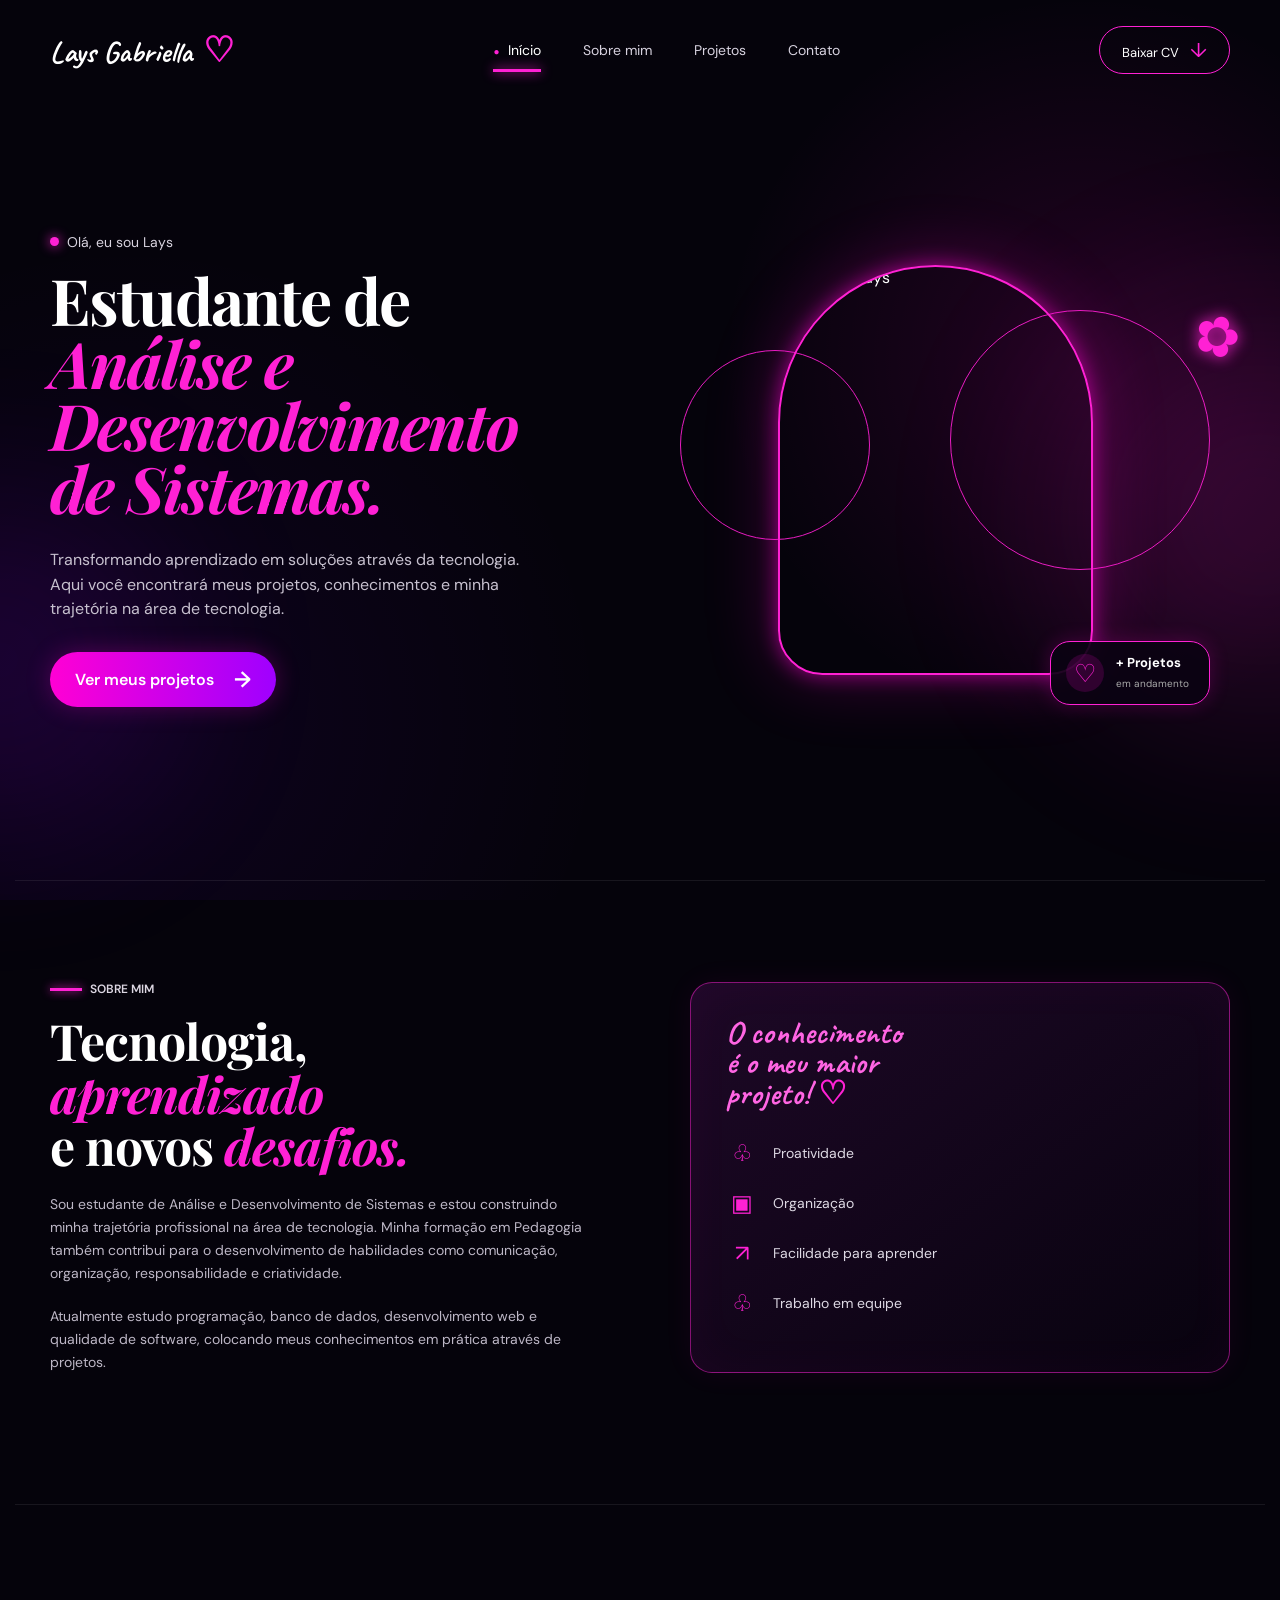
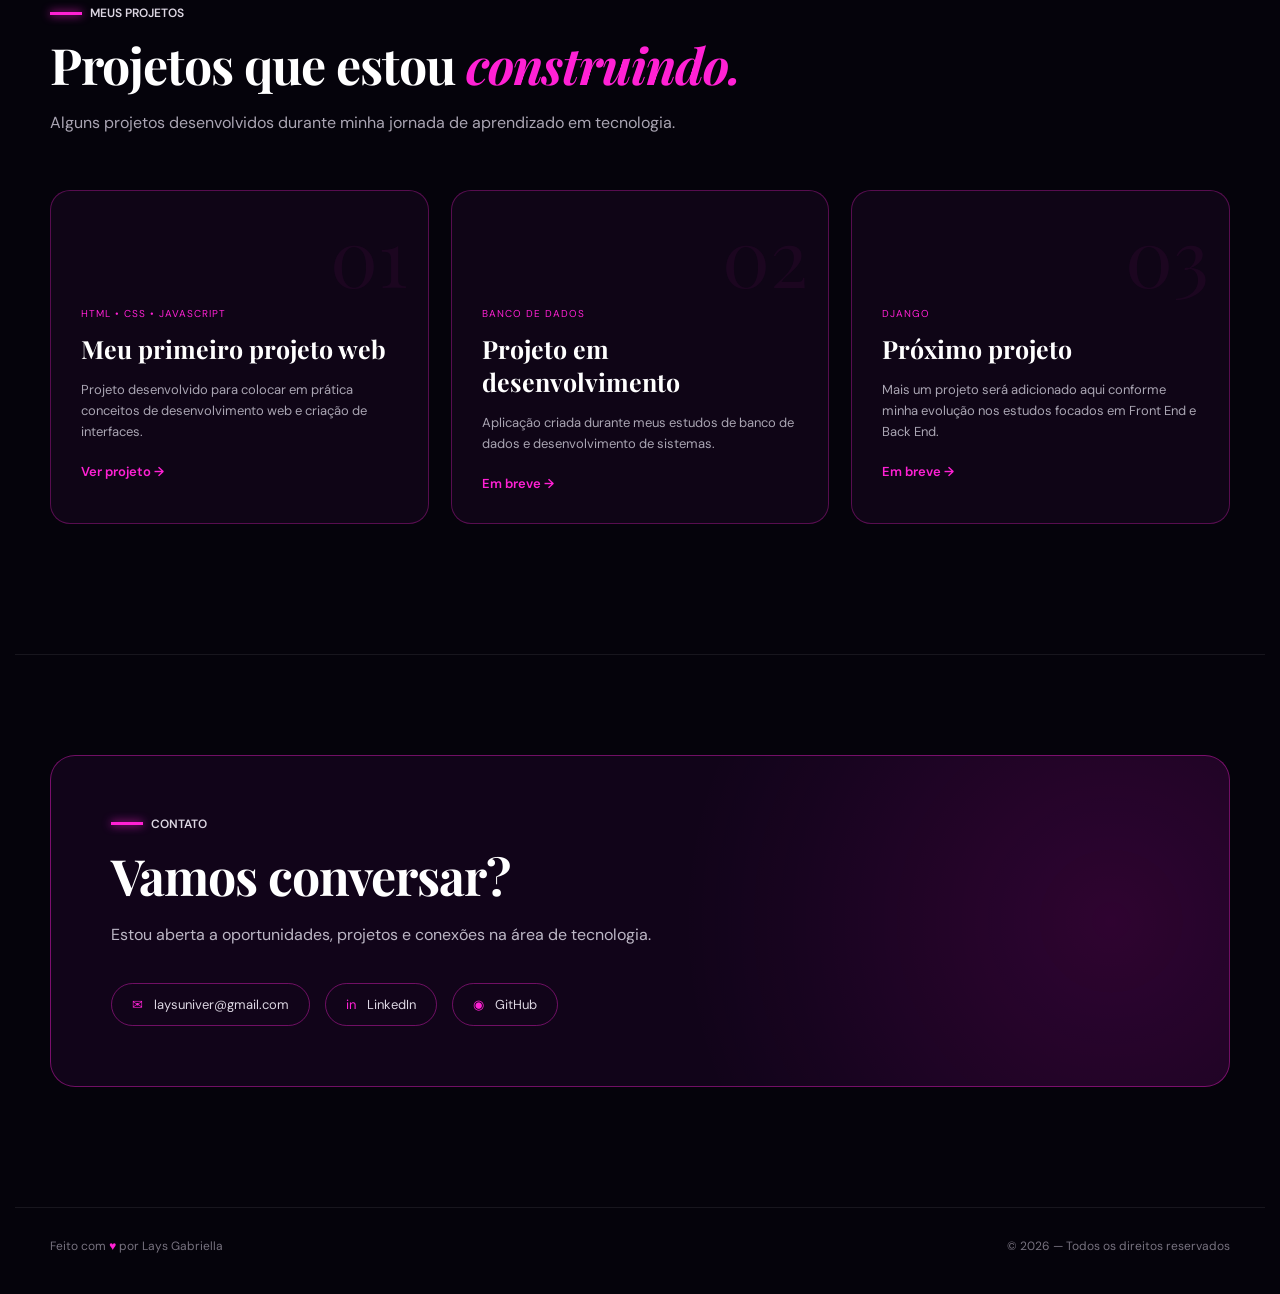
==== index.html @ 8cb09225 "Add files via upload" ====
<!DOCTYPE html>
<html lang="pt-BR">

<head>
    <meta charset="UTF-8">
    <meta name="viewport" content="width=device-width, initial-scale=1.0">

    <title>Lays Gabriella | Portfólio</title>

    <!-- Fontes -->
    <link rel="preconnect" href="https://fonts.googleapis.com">
    <link rel="preconnect" href="https://fonts.gstatic.com" crossorigin>

    <link
        href="https://fonts.googleapis.com/css2?family=Caveat:wght@600;700&family=DM+Sans:wght@400;500;600;700&family=Playfair+Display:ital,wght@0,700;0,800;1,700;1,800&display=swap"
        rel="stylesheet"
    >

    <!-- CSS -->
    <link rel="stylesheet" href="style.css">
</head>

<body>

    <!-- Efeitos de luz do fundo -->
    <div class="glow glow-1"></div>
    <div class="glow glow-2"></div>


    <!-- =========================
         MENU
    ========================== -->

    <header class="header">

        <a href="#inicio" class="logo">
            Lays Gabriella <span>♡</span>
        </a>

        <nav class="nav">

            <a href="#inicio" class="active">
                <span>●</span>
                Início
            </a>

            <a href="#sobre">
                Sobre mim
            </a>

            <a href="#projetos">
                Projetos
            </a>

            <a href="#contato">
                Contato
            </a>

        </nav>

        <!-- LINK DO CURRÍCULO -->
        <a href="curriculo.pdf" class="btn-cv" id="btnCV" target="_blank">
            Baixar CV
            <span>↓</span>
        </a>

    </header>


    <main>

        <!-- =========================
             INÍCIO
        ========================== -->

        <section class="hero" id="inicio">

            <div class="hero-text">

                <p class="hello">
                    <span></span>
                    Olá, eu sou Lays
                </p>

                <h1>
                    Estudante de

                    <strong>
                        Análise e<br>
                        Desenvolvimento<br>
                        de Sistemas.
                    </strong>
                </h1>

                <p class="description">
                    Transformando aprendizado em soluções através da
                    tecnologia. Aqui você encontrará meus projetos,
                    conhecimentos e minha trajetória na área de tecnologia.
                </p>

                <a href="#projetos" class="main-button">
                    Ver meus projetos
                    <span>→</span>
                </a>

            </div>


            <!-- FOTO -->

            <div class="hero-image-area">

                <div class="circle circle-one"></div>
                <div class="circle circle-two"></div>

                <div class="photo-frame">

                    <img
                        src="imagem/foto.png"
                        alt="Foto de Lays"
                    >

                </div>


                <!-- Card sobre a foto -->

                <div class="project-badge">

                    <div class="heart">
                        ♡
                    </div>

                    <div>
                        <strong>+ Projetos</strong>
                        <small>em andamento</small>
                    </div>

                </div>


                <div class="flower">
                    ✿
                </div>

            </div>

        </section>



        <!-- =========================
             SOBRE MIM
        ========================== -->

        <section class="about" id="sobre">

            <div class="about-text">

                <div class="section-label">
                    SOBRE MIM
                </div>

                <h2>
                    Tecnologia,
                    <em>aprendizado</em><br>
                    e novos <em>desafios.</em>
                </h2>

                <p>
                    Sou estudante de Análise e Desenvolvimento de Sistemas
                    e estou construindo minha trajetória profissional na
                    área de tecnologia. Minha formação em Pedagogia também
                    contribui para o desenvolvimento de habilidades como
                    comunicação, organização, responsabilidade e criatividade.
                </p>

                <p>
                    Atualmente estudo programação, banco de dados,
                    desenvolvimento web e qualidade de software, colocando
                    meus conhecimentos em prática através de projetos.
                </p>

            </div>


            <!-- HABILIDADES -->

            <div class="skills-card">

                <h3>
                    O conhecimento<br>
                    é o meu maior<br>
                    projeto! <span>♡</span>
                </h3>


                <div class="skill">

                    <div class="skill-icon">
                        ♧
                    </div>

                    <span>
                        Proatividade
                    </span>

                </div>


                <div class="skill">

                    <div class="skill-icon">
                        ▣
                    </div>

                    <span>
                        Organização
                    </span>

                </div>


                <div class="skill">

                    <div class="skill-icon">
                        ↗
                    </div>

                    <span>
                        Facilidade para aprender
                    </span>

                </div>


                <div class="skill">

                    <div class="skill-icon">
                        ♧
                    </div>

                    <span>
                        Trabalho em equipe
                    </span>

                </div>

            </div>

        </section>



        <!-- =========================
             PROJETOS
        ========================== -->

        <section class="projects" id="projetos">

            <div class="section-title">

                <div class="section-label">
                    MEUS PROJETOS
                </div>

                <h2>
                    Projetos que estou
                    <em>construindo.</em>
                </h2>

                <p>
                    Alguns projetos desenvolvidos durante minha jornada
                    de aprendizado em tecnologia.
                </p>

            </div>


            <div class="projects-grid">


                <!-- PROJETO 01 -->

                <article class="project-card">

                    <div class="project-number">
                        01
                    </div>

                    <div class="project-content">

                        <span class="project-type">
                            HTML • CSS • JAVASCRIPT
                        </span>

                        <h3>
                            Meu primeiro projeto web
                        </h3>

                        <p>
                            Projeto desenvolvido para colocar em prática
                            conceitos de desenvolvimento web e criação
                            de interfaces.
                        </p>

                        <!-- SUBSTITUA # PELO LINK DO PROJETO -->
                        <a href="#" class="project-link" target="_blank">
                            Ver projeto →
                        </a>

                    </div>

                </article>



                <!-- PROJETO 02 -->

                <article class="project-card">

                    <div class="project-number">
                        02
                    </div>

                    <div class="project-content">

                        <span class="project-type">
                            BANCO DE DADOS
                        </span>

                        <h3>
                            Projeto em desenvolvimento
                        </h3>

                        <p>
                            Aplicação criada durante meus estudos de banco
                            de dados e desenvolvimento de sistemas.
                        </p>

                        <a href="#" class="project-link">
                            Em breve →
                        </a>

                    </div>

                </article>



                <!-- PROJETO 03 -->

                <article class="project-card">

                    <div class="project-number">
                        03
                    </div>

                    <div class="project-content">

                        <span class="project-type">
                            DJANGO
                        </span>

                        <h3>
                            Próximo projeto
                        </h3>

                        <p>
                            Mais um projeto será adicionado aqui conforme
                            minha evolução nos estudos focados em Front End
                            e Back End.
                        </p>

                        <a href="#" class="project-link">
                            Em breve →
                        </a>

                    </div>

                </article>

            </div>

        </section>



        <!-- =========================
             CONTATO
        ========================== -->

        <section class="contact" id="contato">

            <div class="contact-box">

                <div class="section-label">
                    CONTATO
                </div>

                <h2>
                    Vamos conversar?
                    <em></em>
                </h2>

                <p>
                    Estou aberta a oportunidades, projetos e conexões
                    na área de tecnologia.
                </p>


                <div class="contact-links">


                    <!-- E-MAIL -->

                    <a href="mailto:laysuniver@gmail.com">

                        <span>✉</span>

                        laysuniver@gmail.com

                    </a>



                    <!-- LINKEDIN -->

                    <a
                        href="https://www.linkedin.com/in/lays-silva-08530b219?utm_source=share_via&utm_content=profile&utm_medium=member_ios"
                        target="_blank"
                        rel="noopener noreferrer"
                    >

                        <span>in</span>

                        LinkedIn

                    </a>



                    <!-- GITHUB -->

                    <!-- Coloque seu link do GitHub quando tiver -->

                    <a
                        href="https://github.com/"
                        target="_blank"
                        rel="noopener noreferrer"
                    >

                        <span>◉</span>

                        GitHub

                    </a>

                </div>

            </div>

        </section>

    </main>



    <!-- =========================
         RODAPÉ
    ========================== -->

    <footer>

        <p>
            Feito com <span>♥</span> por Lays Gabriella
        </p>

        <p>
            © 2026 — Todos os direitos reservados
        </p>

    </footer>



    <!-- =========================
         JAVASCRIPT
    ========================== -->

    <script src="script.js"></script>

</body>

</html>
---- style.css ----
/* =====================================
   RESET
===================================== */

* {
    margin: 0;
    padding: 0;
    box-sizing: border-box;
}

html {
    scroll-behavior: smooth;
}

body {
    background: #05030b;
    color: #ffffff;
    font-family: "DM Sans", sans-serif;
    overflow-x: hidden;
}

a {
    text-decoration: none;
    color: inherit;
}


/* =====================================
   CORES
===================================== */

:root {

    --pink: #ff21d4;

    --pink-light: #ff65e3;

    --purple: #9d00ff;

    --white: #ffffff;

    --gray: #b8b4c2;

}


/* =====================================
   FUNDO
===================================== */

body::before {

    content: "";

    position: fixed;

    inset: 0;

    z-index: -5;

    background:

        radial-gradient(
            circle at 85% 40%,
            rgba(255, 0, 204, 0.12),
            transparent 30%
        ),

        radial-gradient(
            circle at 10% 80%,
            rgba(120, 0, 255, 0.08),
            transparent 35%
        ),

        #05030b;
}


.glow {

    position: fixed;

    border-radius: 50%;

    filter: blur(100px);

    opacity: 0.15;

    z-index: -3;

    pointer-events: none;
}


.glow-1 {

    width: 400px;

    height: 400px;

    background: var(--pink);

    right: -180px;

    top: 35%;
}


.glow-2 {

    width: 300px;

    height: 300px;

    background: var(--purple);

    left: -150px;

    bottom: 10%;
}


/* =====================================
   HEADER
===================================== */

.header {

    width: 100%;

    max-width: 1250px;

    margin: auto;

    height: 100px;

    padding: 0 35px;

    display: flex;

    align-items: center;

    justify-content: space-between;

    position: relative;

    z-index: 10;
}


.logo {

    font-family: "Caveat", cursive;

    font-size: 30px;

    font-weight: 700;

    white-space: nowrap;
}


.logo span {

    color: var(--pink);

    font-size: 35px;

    margin-left: 4px;
}


/* =====================================
   MENU
===================================== */

.nav {

    display: flex;

    align-items: center;

    gap: 42px;
}


.nav a {

    color: #d7d2df;

    font-size: 14px;

    position: relative;

    padding: 10px 0;

    transition: 0.3s;
}


.nav a:hover {

    color: white;
}


.nav a.active {

    color: white;
}


.nav a.active::after {

    content: "";

    position: absolute;

    height: 3px;

    width: 100%;

    background: var(--pink);

    bottom: -3px;

    left: 0;

    box-shadow: 0 0 12px var(--pink);
}


.nav a.active span {

    color: var(--pink);

    font-size: 10px;

    margin-right: 4px;
}


/* =====================================
   BOTÃO CV
===================================== */

.btn-cv {

    border: 1px solid var(--pink);

    border-radius: 30px;

    padding: 10px 22px;

    font-size: 13px;

    transition: 0.3s;
}


.btn-cv span {

    color: var(--pink);

    font-size: 20px;

    margin-left: 8px;
}


.btn-cv:hover {

    background: var(--pink);

    box-shadow: 0 0 25px rgba(255, 33, 212, 0.45);
}


/* =====================================
   HERO
===================================== */

.hero {

    max-width: 1250px;

    min-height: 760px;

    margin: auto;

    padding: 80px 35px 120px;

    display: grid;

    grid-template-columns: 1fr 1fr;

    align-items: center;
}


.hero-text {

    max-width: 610px;
}


.hello {

    color: #d8d3df;

    font-size: 14px;

    margin-bottom: 18px;

    display: flex;

    align-items: center;

    gap: 8px;
}


.hello span {

    width: 9px;

    height: 9px;

    border-radius: 50%;

    background: var(--pink);

    box-shadow: 0 0 12px var(--pink);
}


.hero h1 {

    font-family: "Playfair Display", serif;

    font-size: clamp(45px, 5vw, 68px);

    line-height: 0.98;

    letter-spacing: -2px;
}


.hero h1 strong {

    display: block;

    color: var(--pink);

    font-style: italic;
}


.description {

    max-width: 500px;

    margin-top: 28px;

    color: #c7c1cf;

    font-size: 16px;

    line-height: 1.55;
}


/* =====================================
   BOTÃO PRINCIPAL
===================================== */

.main-button {

    display: inline-flex;

    align-items: center;

    gap: 20px;

    margin-top: 30px;

    padding: 13px 25px;

    border-radius: 30px;

    background: linear-gradient(
        90deg,
        #ff00d4,
        #9f00ff
    );

    font-weight: 600;

    box-shadow:
        0 0 25px rgba(255, 0, 212, 0.25);

    transition: 0.3s;
}


.main-button span {

    font-size: 22px;
}


.main-button:hover {

    transform: translateY(-3px);

    box-shadow:
        0 0 35px rgba(255, 0, 212, 0.5);
}


/* =====================================
   ÁREA DA FOTO
===================================== */

.hero-image-area {

    position: relative;

    height: 580px;

    display: flex;

    justify-content: center;

    align-items: center;
}


.photo-frame {

    position: relative;

    width: 315px;

    height: 410px;

    border-radius: 160px 160px 45px 45px;

    overflow: hidden;

    border: 2px solid var(--pink);

    box-shadow:

        0 0 20px rgba(255, 0, 212, 0.55),

        0 0 70px rgba(255, 0, 212, 0.25);

    z-index: 3;
}


.photo-frame img {

    width: 100%;

    height: 100%;

    object-fit: cover;

    object-position: center;
}


/* =====================================
   CÍRCULOS DECORATIVOS
===================================== */

.circle {

    position: absolute;

    border: 1px solid var(--pink);

    border-radius: 50%;

    opacity: 0.9;
}


.circle-one {

    width: 260px;

    height: 260px;

    right: 20px;

    top: 130px;
}


.circle-two {

    width: 190px;

    height: 190px;

    left: 40px;

    top: 170px;
}


/* =====================================
   CARD DA FOTO
===================================== */

.project-badge {

    position: absolute;

    z-index: 5;

    bottom: 55px;

    right: 20px;

    min-width: 160px;

    padding: 12px 15px;

    border: 1px solid var(--pink);

    border-radius: 20px;

    background: rgba(10, 3, 18, 0.9);

    display: flex;

    align-items: center;

    gap: 12px;

    box-shadow:
        0 0 20px rgba(255, 0, 212, 0.2);
}


.heart {

    width: 38px;

    height: 38px;

    border-radius: 50%;

    display: grid;

    place-items: center;

    background: rgba(255, 0, 212, 0.15);

    color: var(--pink);

    font-size: 25px;
}


.project-badge strong {

    display: block;

    font-size: 13px;
}


.project-badge small {

    color: #aaa;

    font-size: 10px;
}


.flower {

    position: absolute;

    right: -10px;

    top: 120px;

    font-size: 55px;

    color: var(--pink);

    text-shadow: 0 0 15px var(--pink);

    transform: rotate(20deg);
}


/* =====================================
   SOBRE
===================================== */

.about {

    max-width: 1250px;

    margin: auto;

    padding: 100px 35px 130px;

    border-top: 1px solid rgba(255, 255, 255, 0.08);

    display: grid;

    grid-template-columns: 1fr 1fr;

    gap: 100px;

    align-items: center;
}


.section-label {

    color: #dcd6e2;

    font-size: 12px;

    font-weight: 600;

    display: flex;

    align-items: center;

    gap: 8px;

    margin-bottom: 18px;
}


.section-label::before {

    content: "";

    width: 32px;

    height: 3px;

    background: var(--pink);

    box-shadow: 0 0 10px var(--pink);
}


.about h2,
.section-title h2,
.contact h2 {

    font-family: "Playfair Display", serif;

    font-size: clamp(35px, 4vw, 50px);

    line-height: 1.05;

    letter-spacing: -1px;
}


.about h2 em,
.section-title h2 em,
.contact h2 em {

    color: var(--pink);

    font-style: italic;
}


.about-text p {

    max-width: 580px;

    color: #bdb7c6;

    line-height: 1.65;

    margin-top: 20px;

    font-size: 14px;
}


/* =====================================
   CARD DE HABILIDADES
===================================== */

.skills-card {

    position: relative;

    padding: 35px;

    border: 1px solid rgba(255, 33, 212, 0.5);

    border-radius: 22px;

    background:
        linear-gradient(
            145deg,
            rgba(35, 10, 45, 0.8),
            rgba(9, 4, 17, 0.75)
        );

    box-shadow:
        inset 0 0 50px rgba(255, 0, 212, 0.04),
        0 0 30px rgba(255, 0, 212, 0.06);
}


.skills-card h3 {

    font-family: "Caveat", cursive;

    color: var(--pink-light);

    font-size: 32px;

    line-height: 0.95;

    margin-bottom: 28px;
}


.skills-card h3 span {

    color: var(--pink);
}


.skill {

    display: flex;

    align-items: center;

    gap: 15px;

    margin: 18px 0;

    color: #ded9e4;

    font-size: 14px;
}


.skill-icon {

    width: 32px;

    height: 32px;

    display: grid;

    place-items: center;

    color: var(--pink);

    font-size: 23px;
}


/* =====================================
   PROJETOS
===================================== */

.projects {

    max-width: 1250px;

    margin: auto;

    padding: 100px 35px 130px;

    border-top: 1px solid rgba(255, 255, 255, 0.08);
}


.section-title {

    max-width: 700px;

    margin-bottom: 55px;
}


.section-title p {

    margin-top: 18px;

    color: #aaa5b3;

    line-height: 1.6;
}


.projects-grid {

    display: grid;

    grid-template-columns: repeat(3, 1fr);

    gap: 22px;
}


.project-card {

    min-height: 320px;

    position: relative;

    overflow: hidden;

    padding: 30px;

    border: 1px solid rgba(255, 33, 212, 0.3);

    border-radius: 20px;

    background: rgba(18, 7, 26, 0.8);

    transition: 0.3s;
}


.project-card:hover {

    transform: translateY(-8px);

    border-color: var(--pink);

    box-shadow:
        0 10px 40px rgba(255, 0, 212, 0.12);
}


.project-number {

    position: absolute;

    right: 20px;

    top: 10px;

    font-family: "Playfair Display", serif;

    font-size: 80px;

    color: rgba(255, 33, 212, 0.06);
}


.project-content {

    position: relative;

    z-index: 2;

    margin-top: 80px;
}


.project-type {

    color: var(--pink);

    font-size: 10px;

    letter-spacing: 1px;
}


.project-card h3 {

    margin-top: 10px;

    font-family: "Playfair Display", serif;

    font-size: 25px;
}


.project-card p {

    margin-top: 15px;

    color: #aaa5b3;

    line-height: 1.6;

    font-size: 13px;
}


.project-link {

    display: inline-block;

    margin-top: 20px;

    color: var(--pink);

    font-size: 13px;

    font-weight: 600;
}


/* =====================================
   CONTATO
===================================== */

.contact {

    max-width: 1250px;

    margin: auto;

    padding: 100px 35px 120px;

    border-top: 1px solid rgba(255,255,255,0.08);
}


.contact-box {

    padding: 60px;

    border: 1px solid rgba(255, 33, 212, 0.4);

    border-radius: 25px;

    background:
        radial-gradient(
            circle at 90% 50%,
            rgba(255, 0, 212, 0.13),
            transparent 40%
        ),

        rgba(20, 6, 29, 0.8);
}


.contact-box p {

    margin-top: 20px;

    max-width: 600px;

    color: #bdb7c6;

    line-height: 1.6;
}


.contact-links {

    display: flex;

    flex-wrap: wrap;

    gap: 15px;

    margin-top: 35px;
}


.contact-links a {

    padding: 12px 20px;

    border: 1px solid rgba(255, 33, 212, 0.4);

    border-radius: 30px;

    color: #ddd7e3;

    font-size: 13px;

    transition: 0.3s;
}


.contact-links a:hover {

    background: var(--pink);

    color: white;

    border-color: var(--pink);

    box-shadow:
        0 0 20px rgba(255, 33, 212, 0.3);
}


.contact-links span {

    color: var(--pink);

    margin-right: 8px;
}


.contact-links a:hover span {

    color: white;
}


/* =====================================
   RODAPÉ
===================================== */

footer {

    max-width: 1250px;

    margin: auto;

    padding: 30px 35px 40px;

    border-top: 1px solid rgba(255,255,255,0.08);

    display: flex;

    justify-content: space-between;

    gap: 20px;

    color: #77727f;

    font-size: 12px;
}


footer span {

    color: var(--pink);
}


/* =====================================
   RESPONSIVO
===================================== */

@media (max-width: 900px) {

    .header {

        padding: 20px;

        height: auto;

        flex-wrap: wrap;

        gap: 20px;
    }


    .nav {

        order: 3;

        width: 100%;

        justify-content: center;

        gap: 25px;
    }


    .hero {

        grid-template-columns: 1fr;

        text-align: center;

        padding-top: 60px;
    }


    .hero-text {

        margin: auto;
    }


    .hello {

        justify-content: center;
    }


    .description {

        margin-left: auto;

        margin-right: auto;
    }


    .hero-image-area {

        margin-top: 30px;
    }


    .about {

        grid-template-columns: 1fr;

        gap: 60px;
    }


    .about-text {

        text-align: center;
    }


    .section-label {

        justify-content: center;
    }


    .about-text p {

        margin-left: auto;

        margin-right: auto;
    }


    .projects-grid {

        grid-template-columns: 1fr;
    }

}


@media (max-width: 600px) {

    .header {

        justify-content: center;
    }


    .logo {

        width: 100%;

        text-align: center;
    }


    .nav {

        gap: 15px;
    }


    .nav a {

        font-size: 12px;
    }


    .btn-cv {

        display: none;
    }


    .hero {

        padding-left: 20px;

        padding-right: 20px;
    }


    .hero h1 {

        font-size: 42px;

        letter-spacing: -1px;
    }


    .hero-image-area {

        transform: scale(0.85);

        margin-left: -20px;

        margin-right: -20px;
    }


    .about,
    .projects,
    .contact {

        padding-left: 20px;

        padding-right: 20px;
    }


    .skills-card {

        padding: 25px;
    }


    .contact-box {

        padding: 30px 20px;

        text-align: center;
    }


    .contact .section-label {

        justify-content: center;
    }


    .contact-links {

        justify-content: center;
    }


    footer {

        flex-direction: column;

        text-align: center;
    }

}
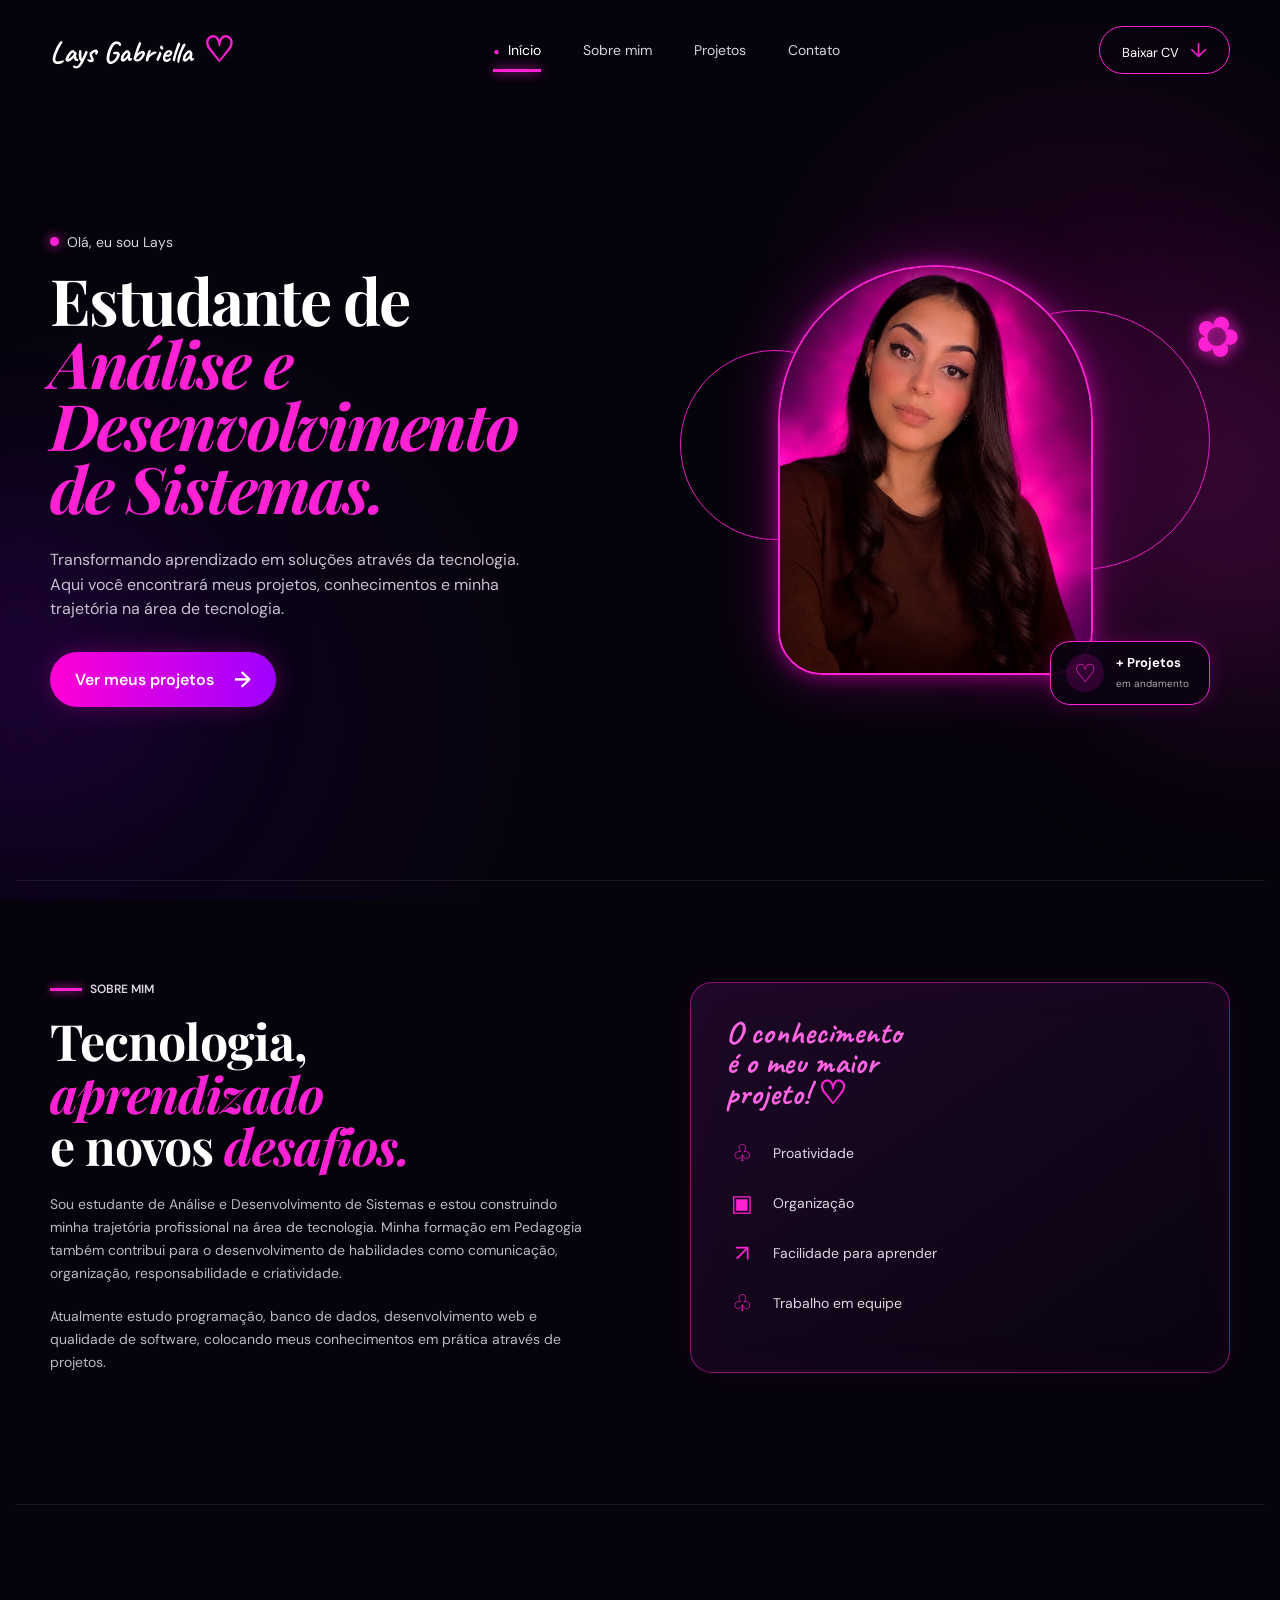
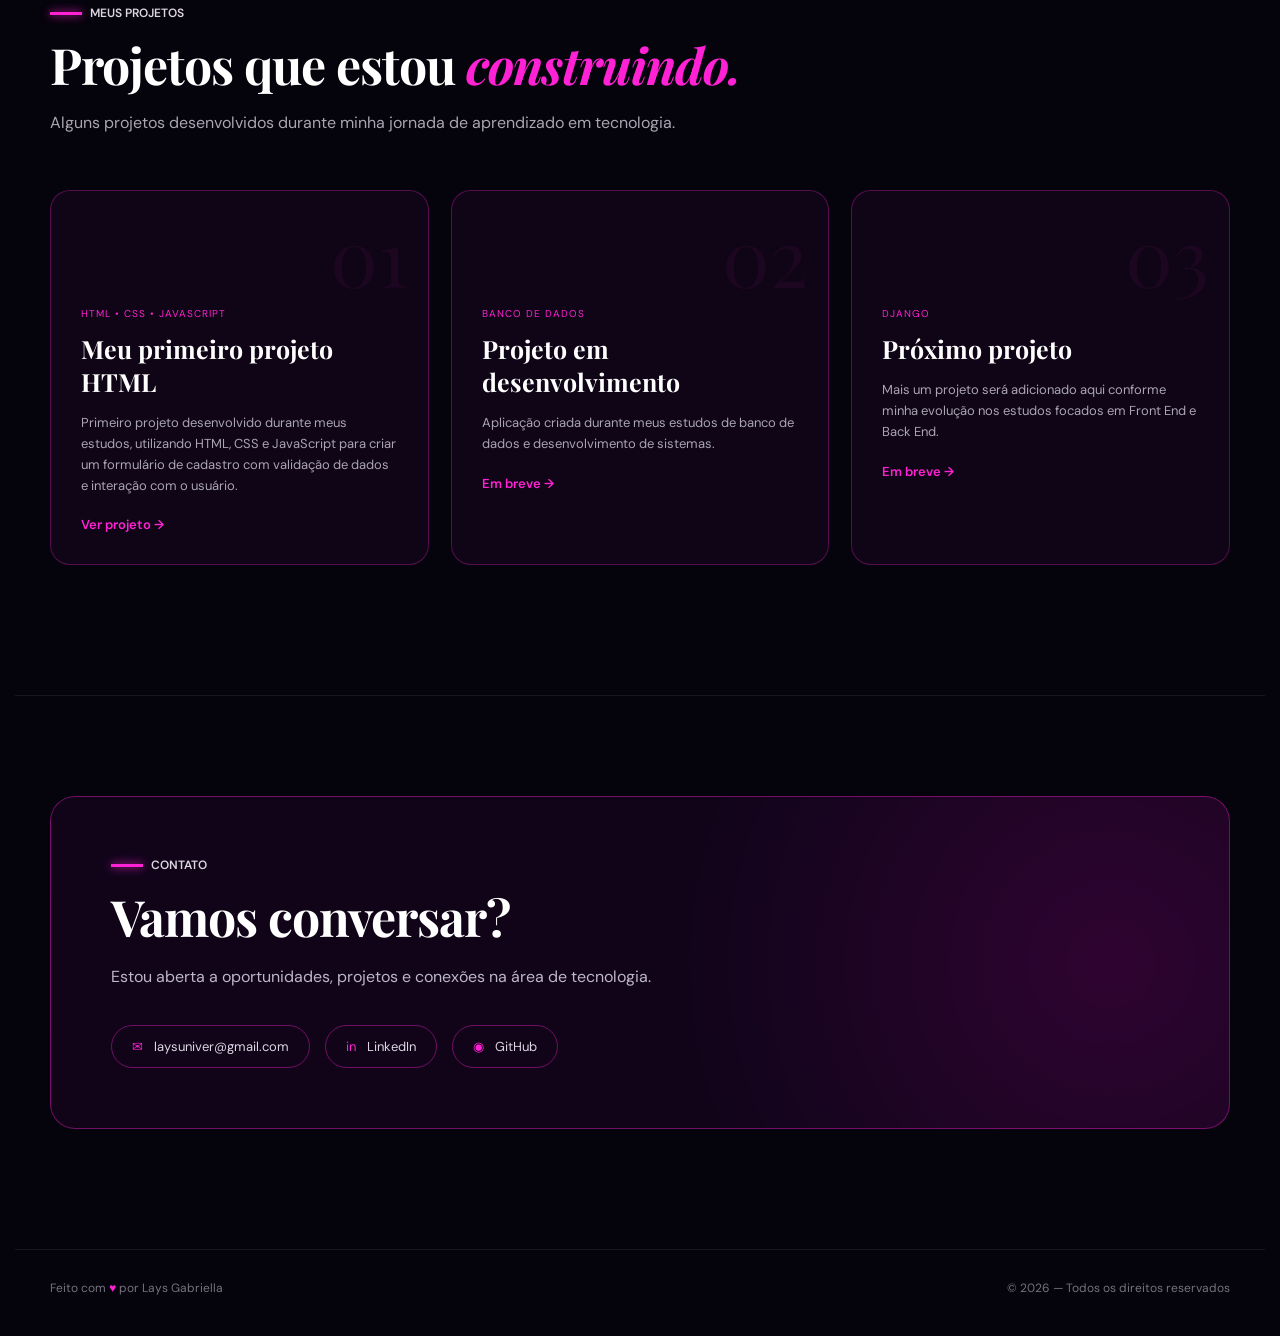
==== commit f74911ec: "Update index.html" ====
--- a/index.html
+++ b/index.html
@@ -59,7 +59,13 @@
         </nav>
 
         <!-- LINK DO CURRÍCULO -->
-        <a href="curriculo.pdf" class="btn-cv" id="btnCV" target="_blank">
+
+        <a
+            href="curriculo.pdf"
+            class="btn-cv"
+            id="btnCV"
+            target="_blank"
+        >
             Baixar CV
             <span>↓</span>
         </a>
@@ -83,6 +89,7 @@
                 </p>
 
                 <h1>
+
                     Estudante de
 
                     <strong>
@@ -90,17 +97,23 @@
                         Desenvolvimento<br>
                         de Sistemas.
                     </strong>
+
                 </h1>
 
                 <p class="description">
+
                     Transformando aprendizado em soluções através da
                     tecnologia. Aqui você encontrará meus projetos,
                     conhecimentos e minha trajetória na área de tecnologia.
+
                 </p>
 
                 <a href="#projetos" class="main-button">
+
                     Ver meus projetos
+
                     <span>→</span>
+
                 </a>
 
             </div>
@@ -132,8 +145,15 @@
                     </div>
 
                     <div>
-                        <strong>+ Projetos</strong>
-                        <small>em andamento</small>
+
+                        <strong>
+                            + Projetos
+                        </strong>
+
+                        <small>
+                            em andamento
+                        </small>
+
                     </div>
 
                 </div>
@@ -146,7 +166,6 @@
             </div>
 
         </section>
-
 
 
         <!-- =========================
@@ -162,23 +181,29 @@
                 </div>
 
                 <h2>
+
                     Tecnologia,
                     <em>aprendizado</em><br>
                     e novos <em>desafios.</em>
+
                 </h2>
 
                 <p>
+
                     Sou estudante de Análise e Desenvolvimento de Sistemas
                     e estou construindo minha trajetória profissional na
                     área de tecnologia. Minha formação em Pedagogia também
                     contribui para o desenvolvimento de habilidades como
                     comunicação, organização, responsabilidade e criatividade.
+
                 </p>
 
                 <p>
+
                     Atualmente estudo programação, banco de dados,
                     desenvolvimento web e qualidade de software, colocando
                     meus conhecimentos em prática através de projetos.
+
                 </p>
 
             </div>
@@ -189,9 +214,11 @@
             <div class="skills-card">
 
                 <h3>
+
                     O conhecimento<br>
                     é o meu maior<br>
                     projeto! <span>♡</span>
+
                 </h3>
 
 
@@ -251,7 +278,6 @@
         </section>
 
 
-
         <!-- =========================
              PROJETOS
         ========================== -->
@@ -265,13 +291,17 @@
                 </div>
 
                 <h2>
+
                     Projetos que estou
                     <em>construindo.</em>
+
                 </h2>
 
                 <p>
+
                     Alguns projetos desenvolvidos durante minha jornada
                     de aprendizado em tecnologia.
+
                 </p>
 
             </div>
@@ -280,7 +310,9 @@
             <div class="projects-grid">
 
 
-                <!-- PROJETO 01 -->
+                <!-- =========================
+                     PROJETO 01
+                ========================== -->
 
                 <article class="project-card">
 
@@ -295,17 +327,26 @@
                         </span>
 
                         <h3>
-                            Meu primeiro projeto web
+                            Meu primeiro projeto HTML
                         </h3>
 
                         <p>
-                            Projeto desenvolvido para colocar em prática
-                            conceitos de desenvolvimento web e criação
-                            de interfaces.
+
+                            Primeiro projeto desenvolvido durante meus estudos,
+                            utilizando HTML, CSS e JavaScript para criar um
+                            formulário de cadastro com validação de dados
+                            e interação com o usuário.
+
                         </p>
 
-                        <!-- SUBSTITUA # PELO LINK DO PROJETO -->
-                        <a href="#" class="project-link" target="_blank">
+                        <!-- LINK REAL DO PRIMEIRO PROJETO -->
+
+                        <a
+                            href="https://lays-g.github.io/portfolio-lays/cadastro-pacientes/"
+                            class="project-link"
+                            target="_blank"
+                            rel="noopener noreferrer"
+                        >
                             Ver projeto →
                         </a>
 
@@ -314,8 +355,9 @@
                 </article>
 
 
-
-                <!-- PROJETO 02 -->
+                <!-- =========================
+                     PROJETO 02
+                ========================== -->
 
                 <article class="project-card">
 
@@ -334,11 +376,18 @@
                         </h3>
 
                         <p>
+
                             Aplicação criada durante meus estudos de banco
                             de dados e desenvolvimento de sistemas.
+
                         </p>
 
-                        <a href="#" class="project-link">
+                        <!-- PROJETO FUTURO -->
+
+                        <a
+                            href="#"
+                            class="project-link coming-soon"
+                        >
                             Em breve →
                         </a>
 
@@ -347,8 +396,9 @@
                 </article>
 
 
-
-                <!-- PROJETO 03 -->
+                <!-- =========================
+                     PROJETO 03
+                ========================== -->
 
                 <article class="project-card">
 
@@ -367,12 +417,19 @@
                         </h3>
 
                         <p>
+
                             Mais um projeto será adicionado aqui conforme
                             minha evolução nos estudos focados em Front End
                             e Back End.
+
                         </p>
 
-                        <a href="#" class="project-link">
+                        <!-- PROJETO FUTURO -->
+
+                        <a
+                            href="#"
+                            class="project-link coming-soon"
+                        >
                             Em breve →
                         </a>
 
@@ -383,7 +440,6 @@
             </div>
 
         </section>
-
 
 
         <!-- =========================
@@ -404,8 +460,10 @@
                 </h2>
 
                 <p>
+
                     Estou aberta a oportunidades, projetos e conexões
                     na área de tecnologia.
+
                 </p>
 
 
@@ -421,7 +479,6 @@
                         laysuniver@gmail.com
 
                     </a>
-
 
 
                     <!-- LINKEDIN -->
@@ -439,13 +496,10 @@
                     </a>
 
 
-
                     <!-- GITHUB -->
 
-                    <!-- Coloque seu link do GitHub quando tiver -->
-
                     <a
-                        href="https://github.com/"
+                        href="https://github.com/lays-g"
                         target="_blank"
                         rel="noopener noreferrer"
                     >
@@ -465,7 +519,6 @@
     </main>
 
 
-
     <!-- =========================
          RODAPÉ
     ========================== -->
@@ -483,7 +536,6 @@
     </footer>
 
 
-
     <!-- =========================
          JAVASCRIPT
     ========================== -->
@@ -492,4 +544,4 @@
 
 </body>
 
-</html>+</html>
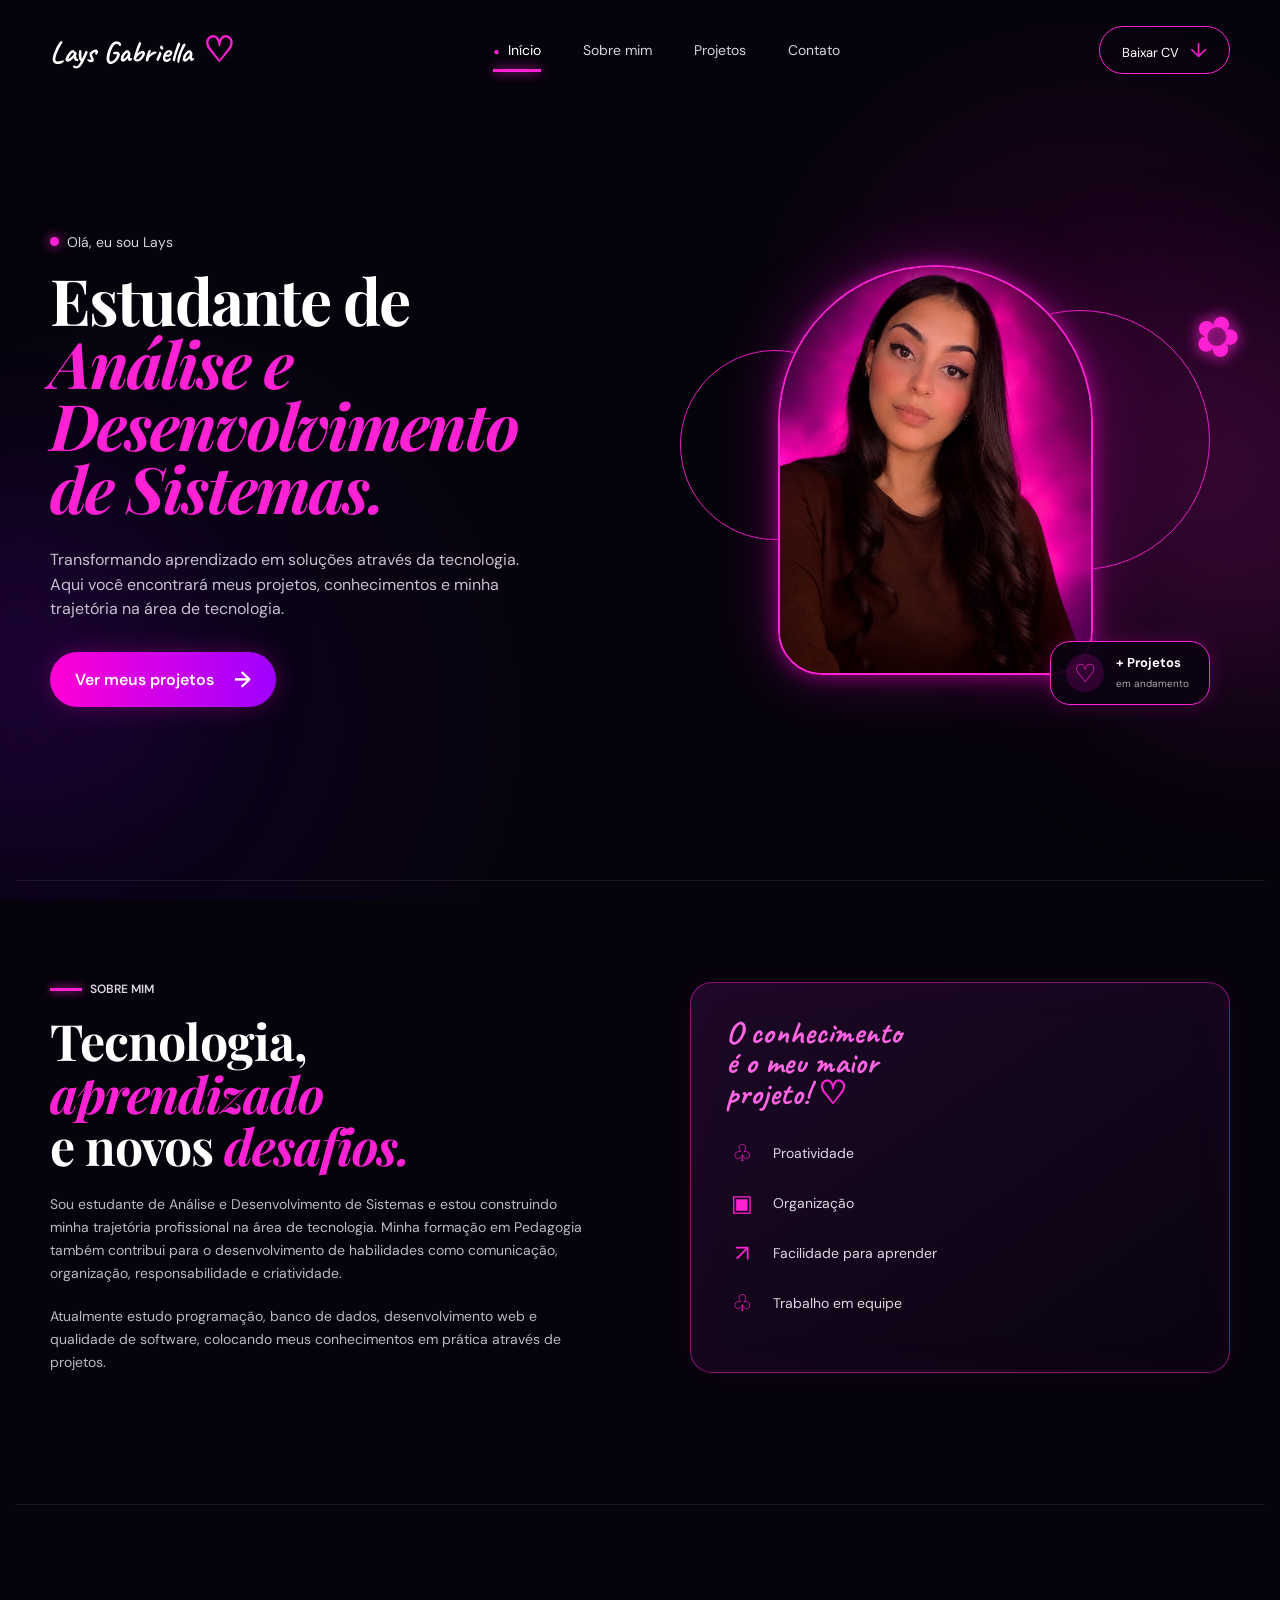
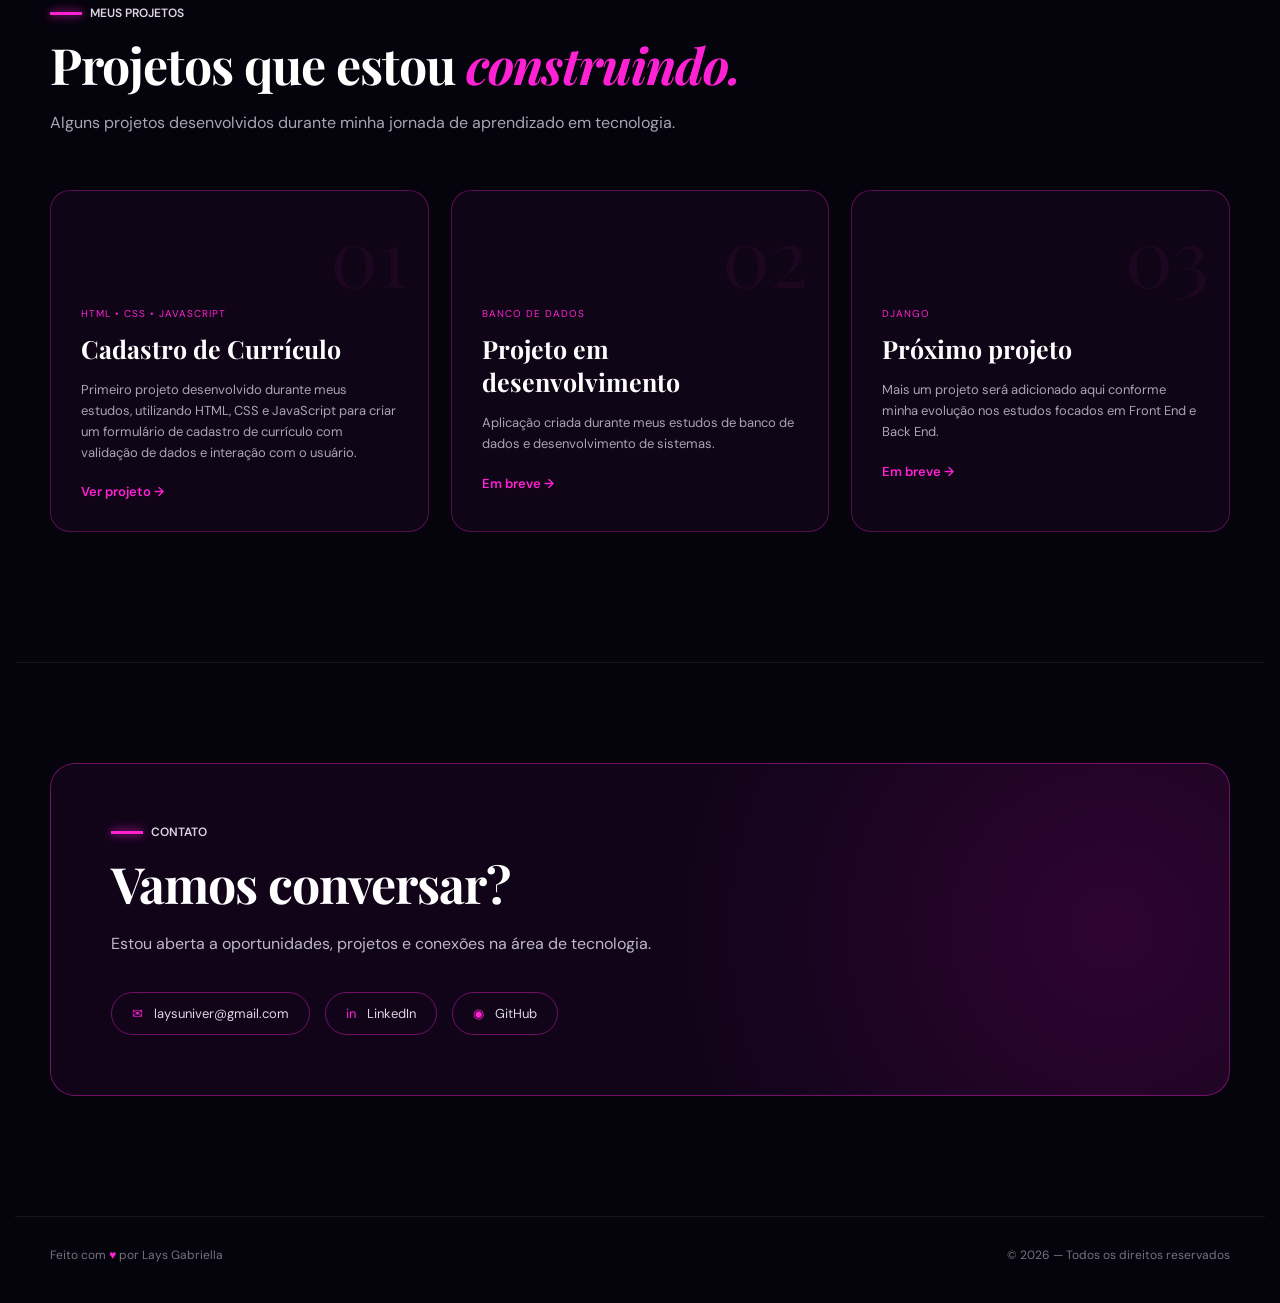
==== commit e98e9545: "Update index.html" ====
--- a/index.html
+++ b/index.html
@@ -1,3 +1,4 @@
+
 <!DOCTYPE html>
 <html lang="pt-BR">
 
@@ -58,13 +59,14 @@
 
         </nav>
 
-        <!-- LINK DO CURRÍCULO -->
+        <!-- CURRÍCULO -->
 
         <a
             href="curriculo.pdf"
             class="btn-cv"
             id="btnCV"
             target="_blank"
+            rel="noopener noreferrer"
         >
             Baixar CV
             <span>↓</span>
@@ -89,7 +91,6 @@
                 </p>
 
                 <h1>
-
                     Estudante de
 
                     <strong>
@@ -97,23 +98,17 @@
                         Desenvolvimento<br>
                         de Sistemas.
                     </strong>
-
                 </h1>
 
                 <p class="description">
-
                     Transformando aprendizado em soluções através da
                     tecnologia. Aqui você encontrará meus projetos,
                     conhecimentos e minha trajetória na área de tecnologia.
-
                 </p>
 
                 <a href="#projetos" class="main-button">
-
                     Ver meus projetos
-
                     <span>→</span>
-
                 </a>
 
             </div>
@@ -181,29 +176,23 @@
                 </div>
 
                 <h2>
-
                     Tecnologia,
                     <em>aprendizado</em><br>
                     e novos <em>desafios.</em>
-
                 </h2>
 
                 <p>
-
                     Sou estudante de Análise e Desenvolvimento de Sistemas
                     e estou construindo minha trajetória profissional na
                     área de tecnologia. Minha formação em Pedagogia também
                     contribui para o desenvolvimento de habilidades como
                     comunicação, organização, responsabilidade e criatividade.
-
                 </p>
 
                 <p>
-
                     Atualmente estudo programação, banco de dados,
                     desenvolvimento web e qualidade de software, colocando
                     meus conhecimentos em prática através de projetos.
-
                 </p>
 
             </div>
@@ -214,11 +203,9 @@
             <div class="skills-card">
 
                 <h3>
-
                     O conhecimento<br>
                     é o meu maior<br>
                     projeto! <span>♡</span>
-
                 </h3>
 
 
@@ -291,17 +278,13 @@
                 </div>
 
                 <h2>
-
                     Projetos que estou
                     <em>construindo.</em>
-
                 </h2>
 
                 <p>
-
                     Alguns projetos desenvolvidos durante minha jornada
                     de aprendizado em tecnologia.
-
                 </p>
 
             </div>
@@ -327,22 +310,18 @@
                         </span>
 
                         <h3>
-                            Meu primeiro projeto HTML
+                            Cadastro de Currículo
                         </h3>
 
                         <p>
-
                             Primeiro projeto desenvolvido durante meus estudos,
                             utilizando HTML, CSS e JavaScript para criar um
-                            formulário de cadastro com validação de dados
-                            e interação com o usuário.
-
+                            formulário de cadastro de currículo com validação
+                            de dados e interação com o usuário.
                         </p>
 
-                        <!-- LINK REAL DO PRIMEIRO PROJETO -->
-
                         <a
-                            href="https://lays-g.github.io/portfolio-lays/cadastro-pacientes/"
+                            href="cadastro-curriculo/"
                             class="project-link"
                             target="_blank"
                             rel="noopener noreferrer"
@@ -376,13 +355,9 @@
                         </h3>
 
                         <p>
-
                             Aplicação criada durante meus estudos de banco
                             de dados e desenvolvimento de sistemas.
-
                         </p>
-
-                        <!-- PROJETO FUTURO -->
 
                         <a
                             href="#"
@@ -417,14 +392,10 @@
                         </h3>
 
                         <p>
-
                             Mais um projeto será adicionado aqui conforme
                             minha evolução nos estudos focados em Front End
                             e Back End.
-
                         </p>
-
-                        <!-- PROJETO FUTURO -->
 
                         <a
                             href="#"
@@ -456,19 +427,15 @@
 
                 <h2>
                     Vamos conversar?
-                    <em></em>
                 </h2>
 
                 <p>
-
                     Estou aberta a oportunidades, projetos e conexões
                     na área de tecnologia.
-
                 </p>
 
 
                 <div class="contact-links">
-
 
                     <!-- E-MAIL -->
 
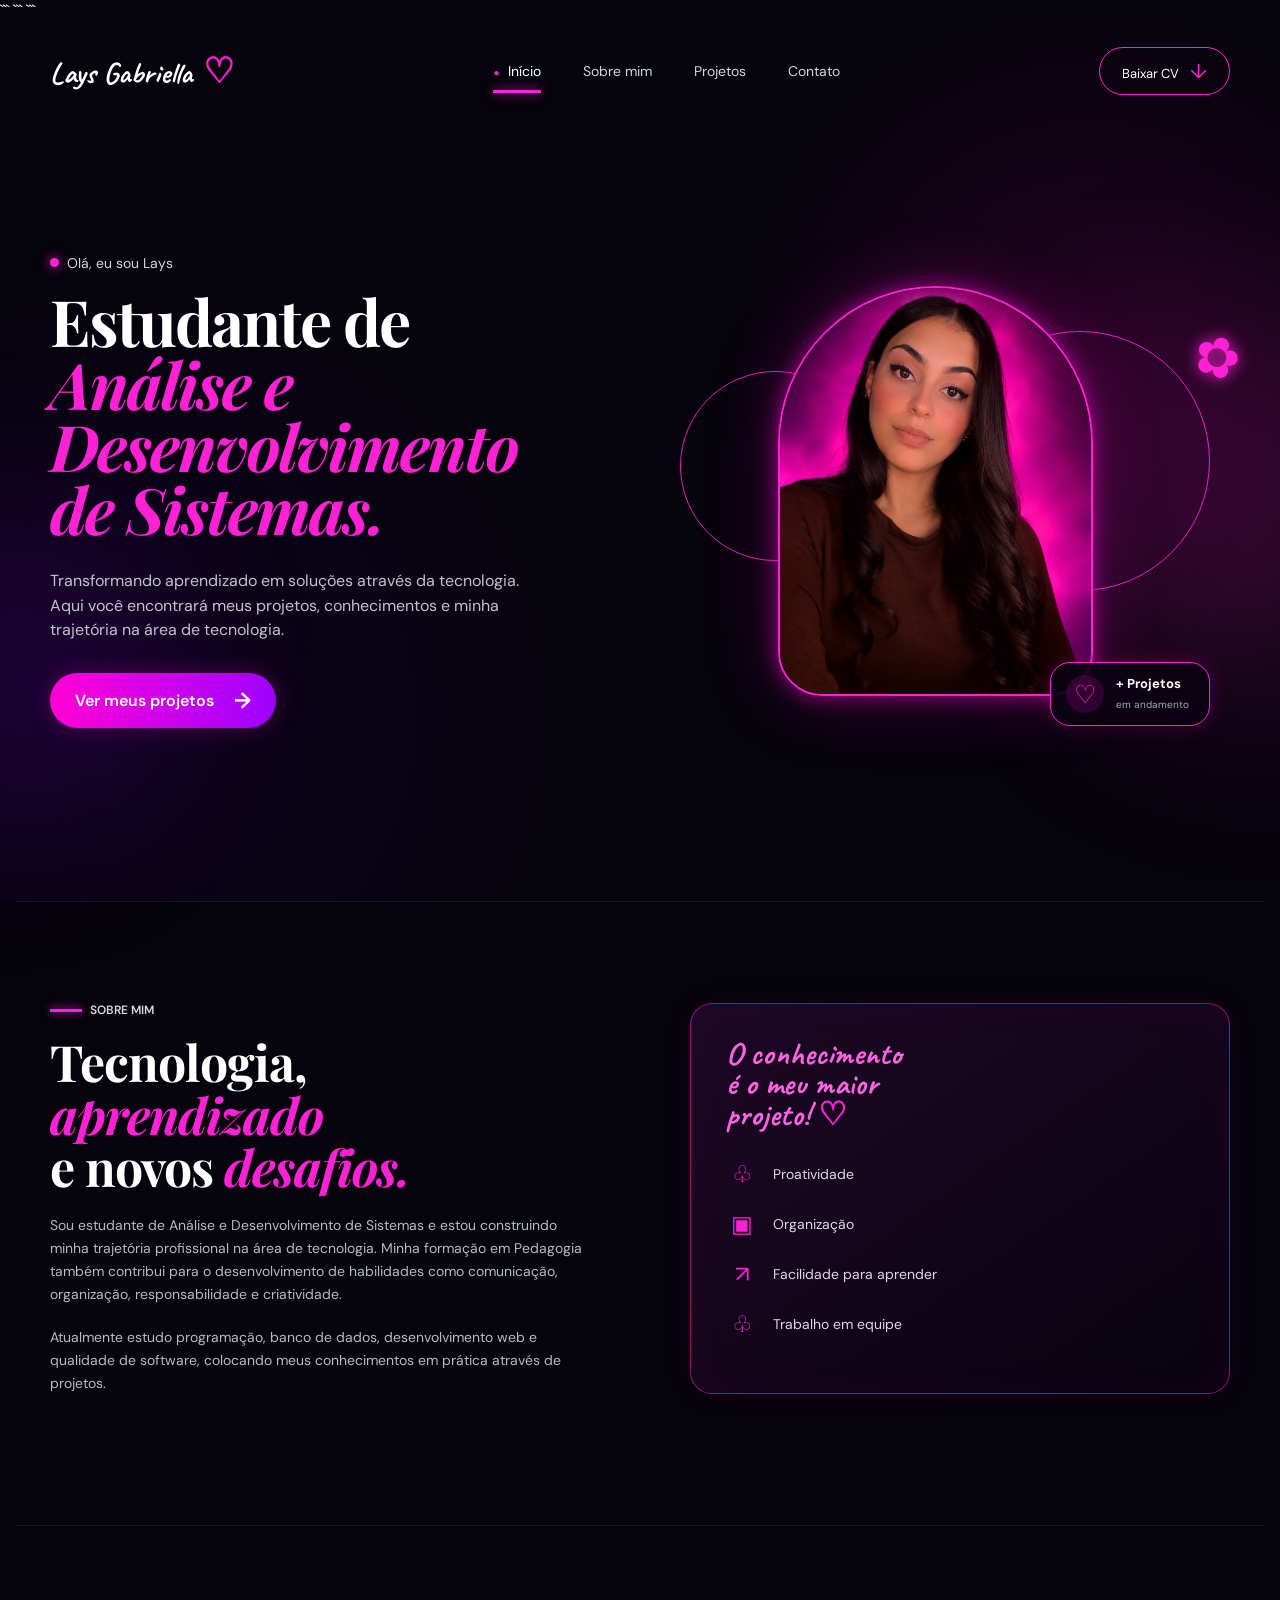
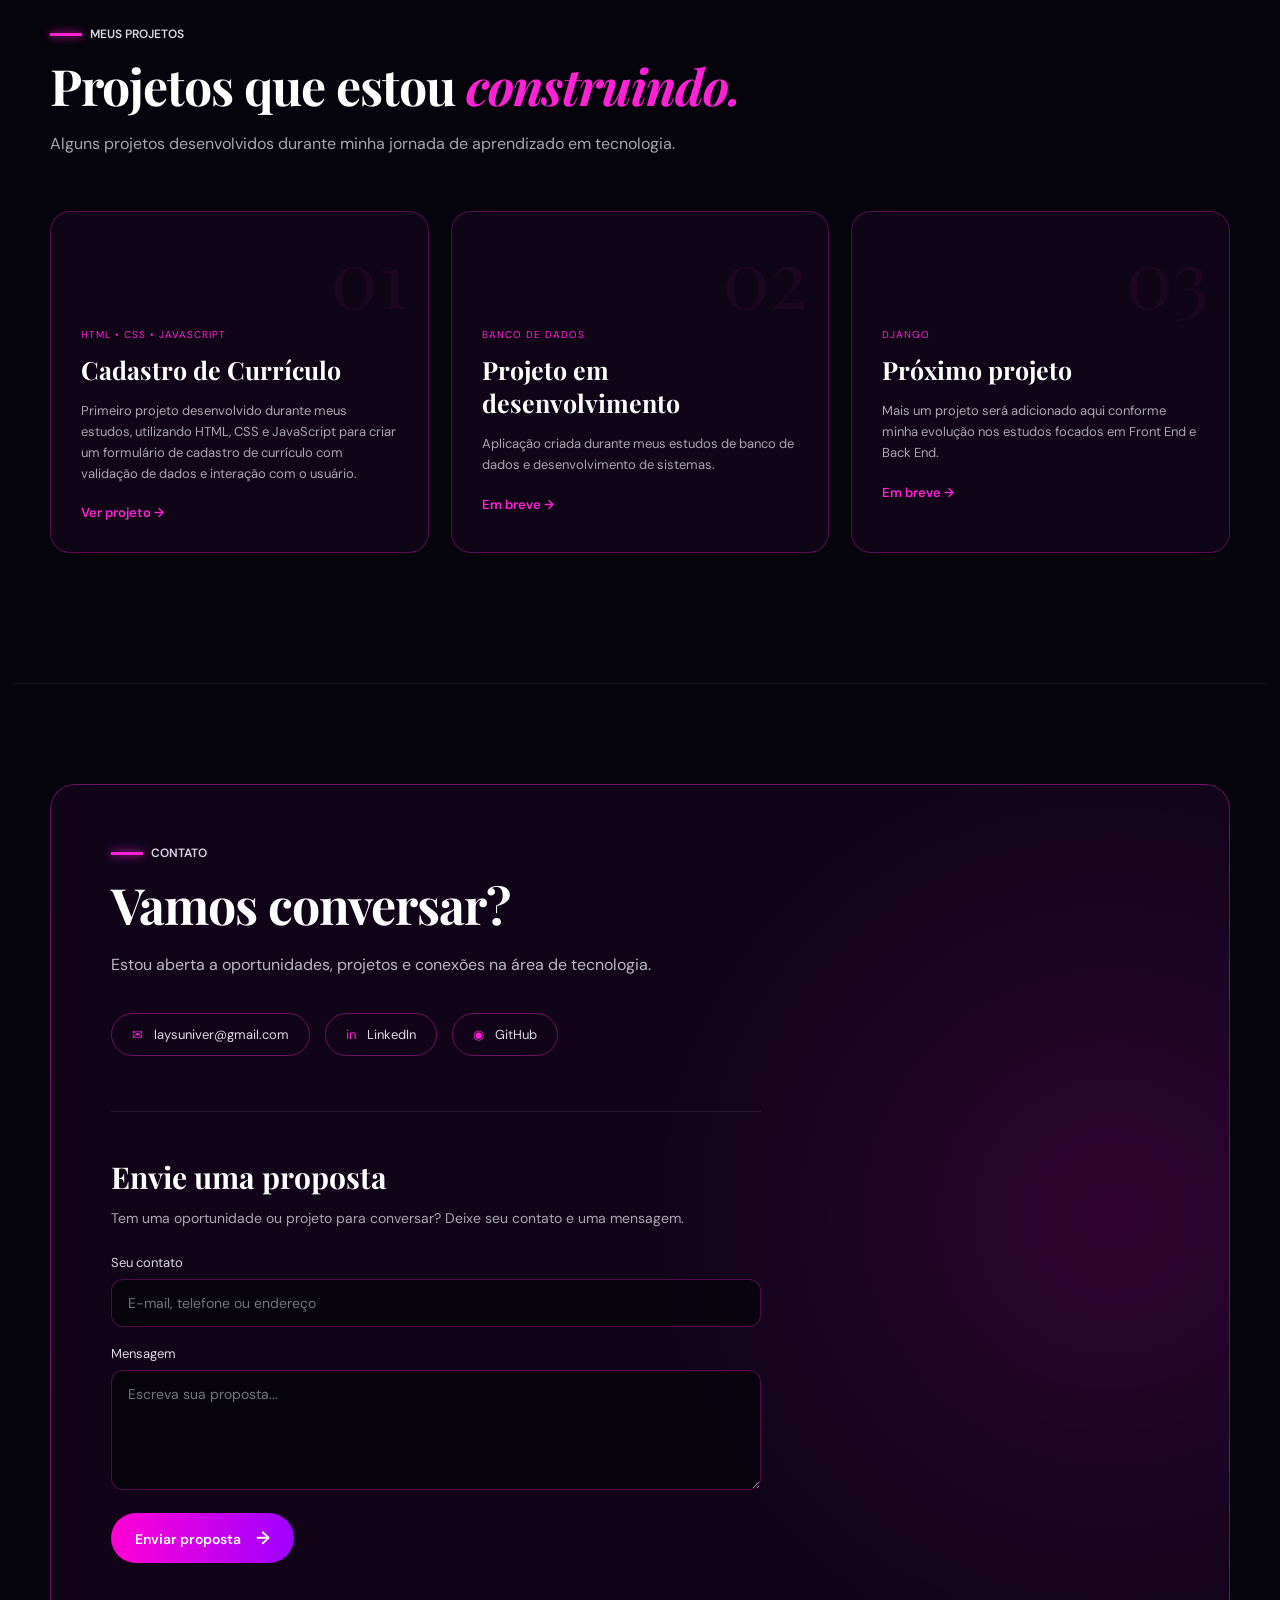
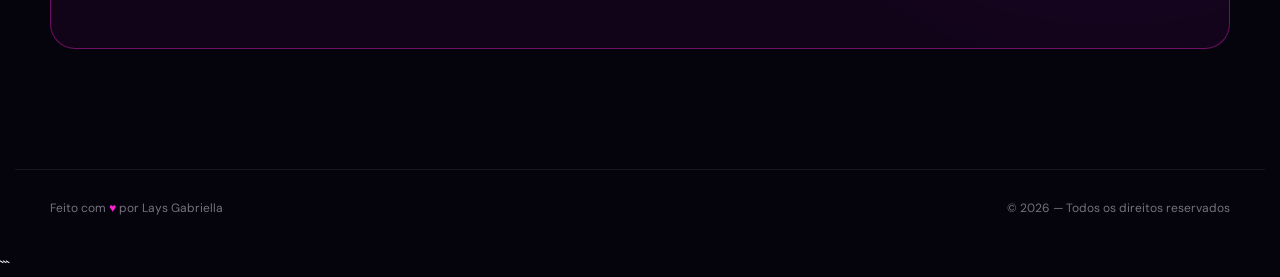
==== commit 692bc5da: "Migração do banco SQLite para MySQL" ====
--- a/index.html
+++ b/index.html
@@ -1,514 +1,441 @@
-
-<!DOCTYPE html>
-<html lang="pt-BR">
-
-<head>
-    <meta charset="UTF-8">
-    <meta name="viewport" content="width=device-width, initial-scale=1.0">
-
-    <title>Lays Gabriella | Portfólio</title>
-
-    <!-- Fontes -->
-    <link rel="preconnect" href="https://fonts.googleapis.com">
-    <link rel="preconnect" href="https://fonts.gstatic.com" crossorigin>
-
-    <link
-        href="https://fonts.googleapis.com/css2?family=Caveat:wght@600;700&family=DM+Sans:wght@400;500;600;700&family=Playfair+Display:ital,wght@0,700;0,800;1,700;1,800&display=swap"
-        rel="stylesheet"
-    >
-
-    <!-- CSS -->
-    <link rel="stylesheet" href="style.css">
-</head>
-
-<body>
-
-    <!-- Efeitos de luz do fundo -->
-    <div class="glow glow-1"></div>
-    <div class="glow glow-2"></div>
-
-
-    <!-- =========================
-         MENU
-    ========================== -->
-
-    <header class="header">
-
-        <a href="#inicio" class="logo">
-            Lays Gabriella <span>♡</span>
-        </a>
-
-        <nav class="nav">
-
-            <a href="#inicio" class="active">
-                <span>●</span>
-                Início
-            </a>
-
-            <a href="#sobre">
-                Sobre mim
-            </a>
-
-            <a href="#projetos">
-                Projetos
-            </a>
-
-            <a href="#contato">
-                Contato
-            </a>
-
-        </nav>
-
-        <!-- CURRÍCULO -->
-
-        <a
-            href="curriculo.pdf"
-            class="btn-cv"
-            id="btnCV"
-            target="_blank"
-            rel="noopener noreferrer"
-        >
-            Baixar CV
-            <span>↓</span>
-        </a>
-
-    </header>
-
-
-    <main>
-
-        <!-- =========================
-             INÍCIO
-        ========================== -->
-
-        <section class="hero" id="inicio">
-
-            <div class="hero-text">
-
-                <p class="hello">
-                    <span></span>
-                    Olá, eu sou Lays
-                </p>
-
-                <h1>
-                    Estudante de
-
-                    <strong>
-                        Análise e<br>
-                        Desenvolvimento<br>
-                        de Sistemas.
-                    </strong>
-                </h1>
-
-                <p class="description">
-                    Transformando aprendizado em soluções através da
-                    tecnologia. Aqui você encontrará meus projetos,
-                    conhecimentos e minha trajetória na área de tecnologia.
-                </p>
-
-                <a href="#projetos" class="main-button">
-                    Ver meus projetos
-                    <span>→</span>
-                </a>
-
-            </div>
-
-
-            <!-- FOTO -->
-
-            <div class="hero-image-area">
-
-                <div class="circle circle-one"></div>
-                <div class="circle circle-two"></div>
-
-                <div class="photo-frame">
-
-                    <img
-                        src="imagem/foto.png"
-                        alt="Foto de Lays"
-                    >
-
-                </div>
-
-
-                <!-- Card sobre a foto -->
-
-                <div class="project-badge">
-
-                    <div class="heart">
-                        ♡
-                    </div>
-
-                    <div>
-
-                        <strong>
-                            + Projetos
-                        </strong>
-
-                        <small>
-                            em andamento
-                        </small>
-
-                    </div>
-
-                </div>
-
-
-                <div class="flower">
-                    ✿
-                </div>
-
-            </div>
-
-        </section>
-
-
-        <!-- =========================
-             SOBRE MIM
-        ========================== -->
-
-        <section class="about" id="sobre">
-
-            <div class="about-text">
-
-                <div class="section-label">
-                    SOBRE MIM
-                </div>
-
-                <h2>
-                    Tecnologia,
-                    <em>aprendizado</em><br>
-                    e novos <em>desafios.</em>
-                </h2>
-
-                <p>
-                    Sou estudante de Análise e Desenvolvimento de Sistemas
-                    e estou construindo minha trajetória profissional na
-                    área de tecnologia. Minha formação em Pedagogia também
-                    contribui para o desenvolvimento de habilidades como
-                    comunicação, organização, responsabilidade e criatividade.
-                </p>
-
-                <p>
-                    Atualmente estudo programação, banco de dados,
-                    desenvolvimento web e qualidade de software, colocando
-                    meus conhecimentos em prática através de projetos.
-                </p>
-
-            </div>
-
-
-            <!-- HABILIDADES -->
-
-            <div class="skills-card">
-
-                <h3>
-                    O conhecimento<br>
-                    é o meu maior<br>
-                    projeto! <span>♡</span>
-                </h3>
-
-
-                <div class="skill">
-
-                    <div class="skill-icon">
-                        ♧
-                    </div>
-
-                    <span>
-                        Proatividade
-                    </span>
-
-                </div>
-
-
-                <div class="skill">
-
-                    <div class="skill-icon">
-                        ▣
-                    </div>
-
-                    <span>
-                        Organização
-                    </span>
-
-                </div>
-
-
-                <div class="skill">
-
-                    <div class="skill-icon">
-                        ↗
-                    </div>
-
-                    <span>
-                        Facilidade para aprender
-                    </span>
-
-                </div>
-
-
-                <div class="skill">
-
-                    <div class="skill-icon">
-                        ♧
-                    </div>
-
-                    <span>
-                        Trabalho em equipe
-                    </span>
-
-                </div>
-
-            </div>
-
-        </section>
-
-
-        <!-- =========================
-             PROJETOS
-        ========================== -->
-
-        <section class="projects" id="projetos">
-
-            <div class="section-title">
-
-                <div class="section-label">
-                    MEUS PROJETOS
-                </div>
-
-                <h2>
-                    Projetos que estou
-                    <em>construindo.</em>
-                </h2>
-
-                <p>
-                    Alguns projetos desenvolvidos durante minha jornada
-                    de aprendizado em tecnologia.
-                </p>
-
-            </div>
-
-
-            <div class="projects-grid">
-
-
-                <!-- =========================
-                     PROJETO 01
-                ========================== -->
-
-                <article class="project-card">
-
-                    <div class="project-number">
-                        01
-                    </div>
-
-                    <div class="project-content">
-
-                        <span class="project-type">
-                            HTML • CSS • JAVASCRIPT
-                        </span>
-
-                        <h3>
-                            Cadastro de Currículo
-                        </h3>
-
-                        <p>
-                            Primeiro projeto desenvolvido durante meus estudos,
-                            utilizando HTML, CSS e JavaScript para criar um
-                            formulário de cadastro de currículo com validação
-                            de dados e interação com o usuário.
-                        </p>
-
-                        <a
-                            href="cadastro-curriculo/"
-                            class="project-link"
-                            target="_blank"
-                            rel="noopener noreferrer"
-                        >
-                            Ver projeto →
-                        </a>
-
-                    </div>
-
-                </article>
-
-
-                <!-- =========================
-                     PROJETO 02
-                ========================== -->
-
-                <article class="project-card">
-
-                    <div class="project-number">
-                        02
-                    </div>
-
-                    <div class="project-content">
-
-                        <span class="project-type">
-                            BANCO DE DADOS
-                        </span>
-
-                        <h3>
-                            Projeto em desenvolvimento
-                        </h3>
-
-                        <p>
-                            Aplicação criada durante meus estudos de banco
-                            de dados e desenvolvimento de sistemas.
-                        </p>
-
-                        <a
-                            href="#"
-                            class="project-link coming-soon"
-                        >
-                            Em breve →
-                        </a>
-
-                    </div>
-
-                </article>
-
-
-                <!-- =========================
-                     PROJETO 03
-                ========================== -->
-
-                <article class="project-card">
-
-                    <div class="project-number">
-                        03
-                    </div>
-
-                    <div class="project-content">
-
-                        <span class="project-type">
-                            DJANGO
-                        </span>
-
-                        <h3>
-                            Próximo projeto
-                        </h3>
-
-                        <p>
-                            Mais um projeto será adicionado aqui conforme
-                            minha evolução nos estudos focados em Front End
-                            e Back End.
-                        </p>
-
-                        <a
-                            href="#"
-                            class="project-link coming-soon"
-                        >
-                            Em breve →
-                        </a>
-
-                    </div>
-
-                </article>
-
-            </div>
-
-        </section>
-
-
-        <!-- =========================
-             CONTATO
-        ========================== -->
-
-        <section class="contact" id="contato">
-
-            <div class="contact-box">
-
-                <div class="section-label">
-                    CONTATO
-                </div>
-
-                <h2>
-                    Vamos conversar?
-                </h2>
-
-                <p>
-                    Estou aberta a oportunidades, projetos e conexões
-                    na área de tecnologia.
-                </p>
-
-
-                <div class="contact-links">
-
-                    <!-- E-MAIL -->
-
-                    <a href="mailto:laysuniver@gmail.com">
-
-                        <span>✉</span>
-
-                        laysuniver@gmail.com
-
-                    </a>
-
-
-                    <!-- LINKEDIN -->
-
-                    <a
-                        href="https://www.linkedin.com/in/lays-silva-08530b219?utm_source=share_via&utm_content=profile&utm_medium=member_ios"
-                        target="_blank"
-                        rel="noopener noreferrer"
-                    >
-
-                        <span>in</span>
-
-                        LinkedIn
-
-                    </a>
-
-
-                    <!-- GITHUB -->
-
-                    <a
-                        href="https://github.com/lays-g"
-                        target="_blank"
-                        rel="noopener noreferrer"
-                    >
-
-                        <span>◉</span>
-
-                        GitHub
-
-                    </a>
-
-                </div>
-
-            </div>
-
-        </section>
-
-    </main>
-
-
-    <!-- =========================
-         RODAPÉ
-    ========================== -->
-
-    <footer>
-
-        <p>
-            Feito com <span>♥</span> por Lays Gabriella
-        </p>
-
-        <p>
-            © 2026 — Todos os direitos reservados
-        </p>
-
-    </footer>
-
-
-    <!-- =========================
-         JAVASCRIPT
-    ========================== -->
-
-    <script src="script.js"></script>
-
-</body>
-
-</html>
+<!DOCTYPE html>
+
+<html lang="pt-BR">
+
+<head>
+    <meta charset="UTF-8">
+    <meta name="viewport" content="width=device-width, initial-scale=1.0">
+
+```
+<title>Lays Gabriella | Portfólio</title>
+
+<link rel="preconnect" href="https://fonts.googleapis.com">
+<link rel="preconnect" href="https://fonts.gstatic.com" crossorigin>
+
+<link
+    href="https://fonts.googleapis.com/css2?family=Caveat:wght@600;700&family=DM+Sans:wght@400;500;600;700&family=Playfair+Display:ital,wght@0,700;0,800;1,700;1,800&display=swap"
+    rel="stylesheet"
+>
+
+<link rel="stylesheet" href="style.css">
+```
+
+</head>
+
+<body>
+
+```
+<div class="glow glow-1"></div>
+<div class="glow glow-2"></div>
+
+<header class="header">
+
+    <a href="#inicio" class="logo">
+        Lays Gabriella <span>♡</span>
+    </a>
+
+    <nav class="nav">
+
+        <a href="#inicio" class="active">
+            <span>●</span>
+            Início
+        </a>
+
+        <a href="#sobre">
+            Sobre mim
+        </a>
+
+        <a href="#projetos">
+            Projetos
+        </a>
+
+        <a href="#contato">
+            Contato
+        </a>
+
+    </nav>
+
+    <a
+        href="curriculo.pdf"
+        class="btn-cv"
+        id="btnCV"
+        target="_blank"
+        rel="noopener noreferrer"
+    >
+        Baixar CV
+        <span>↓</span>
+    </a>
+
+</header>
+
+<main>
+
+    <section class="hero" id="inicio">
+
+        <div class="hero-text">
+
+            <p class="hello">
+                <span></span>
+                Olá, eu sou Lays
+            </p>
+
+            <h1>
+                Estudante de
+
+                <strong>
+                    Análise e<br>
+                    Desenvolvimento<br>
+                    de Sistemas.
+                </strong>
+            </h1>
+
+            <p class="description">
+                Transformando aprendizado em soluções através da
+                tecnologia. Aqui você encontrará meus projetos,
+                conhecimentos e minha trajetória na área de tecnologia.
+            </p>
+
+            <a href="#projetos" class="main-button">
+                Ver meus projetos
+                <span>→</span>
+            </a>
+
+        </div>
+
+        <div class="hero-image-area">
+
+            <div class="circle circle-one"></div>
+            <div class="circle circle-two"></div>
+
+            <div class="photo-frame">
+                <img src="imagem/foto.png" alt="Foto de Lays">
+            </div>
+
+            <div class="project-badge">
+
+                <div class="heart">
+                    ♡
+                </div>
+
+                <div>
+                    <strong>+ Projetos</strong>
+                    <small>em andamento</small>
+                </div>
+
+            </div>
+
+            <div class="flower">
+                ✿
+            </div>
+
+        </div>
+
+    </section>
+
+    <section class="about" id="sobre">
+
+        <div class="about-text">
+
+            <div class="section-label">
+                SOBRE MIM
+            </div>
+
+            <h2>
+                Tecnologia,
+                <em>aprendizado</em><br>
+                e novos <em>desafios.</em>
+            </h2>
+
+            <p>
+                Sou estudante de Análise e Desenvolvimento de Sistemas
+                e estou construindo minha trajetória profissional na
+                área de tecnologia. Minha formação em Pedagogia também
+                contribui para o desenvolvimento de habilidades como
+                comunicação, organização, responsabilidade e criatividade.
+            </p>
+
+            <p>
+                Atualmente estudo programação, banco de dados,
+                desenvolvimento web e qualidade de software, colocando
+                meus conhecimentos em prática através de projetos.
+            </p>
+
+        </div>
+
+        <div class="skills-card">
+
+            <h3>
+                O conhecimento<br>
+                é o meu maior<br>
+                projeto! <span>♡</span>
+            </h3>
+
+            <div class="skill">
+                <div class="skill-icon">♧</div>
+                <span>Proatividade</span>
+            </div>
+
+            <div class="skill">
+                <div class="skill-icon">▣</div>
+                <span>Organização</span>
+            </div>
+
+            <div class="skill">
+                <div class="skill-icon">↗</div>
+                <span>Facilidade para aprender</span>
+            </div>
+
+            <div class="skill">
+                <div class="skill-icon">♧</div>
+                <span>Trabalho em equipe</span>
+            </div>
+
+        </div>
+
+    </section>
+
+    <section class="projects" id="projetos">
+
+        <div class="section-title">
+
+            <div class="section-label">
+                MEUS PROJETOS
+            </div>
+
+            <h2>
+                Projetos que estou
+                <em>construindo.</em>
+            </h2>
+
+            <p>
+                Alguns projetos desenvolvidos durante minha jornada
+                de aprendizado em tecnologia.
+            </p>
+
+        </div>
+
+        <div class="projects-grid">
+
+            <article class="project-card">
+
+                <div class="project-number">
+                    01
+                </div>
+
+                <div class="project-content">
+
+                    <span class="project-type">
+                        HTML • CSS • JAVASCRIPT
+                    </span>
+
+                    <h3>
+                        Cadastro de Currículo
+                    </h3>
+
+                    <p>
+                        Primeiro projeto desenvolvido durante meus estudos,
+                        utilizando HTML, CSS e JavaScript para criar um
+                        formulário de cadastro de currículo com validação
+                        de dados e interação com o usuário.
+                    </p>
+
+                    <a
+                        href="cadastro-curriculo/"
+                        class="project-link"
+                        target="_blank"
+                        rel="noopener noreferrer"
+                    >
+                        Ver projeto →
+                    </a>
+
+                </div>
+
+            </article>
+
+            <article class="project-card">
+
+                <div class="project-number">
+                    02
+                </div>
+
+                <div class="project-content">
+
+                    <span class="project-type">
+                        BANCO DE DADOS
+                    </span>
+
+                    <h3>
+                        Projeto em desenvolvimento
+                    </h3>
+
+                    <p>
+                        Aplicação criada durante meus estudos de banco
+                        de dados e desenvolvimento de sistemas.
+                    </p>
+
+                    <a href="#" class="project-link coming-soon">
+                        Em breve →
+                    </a>
+
+                </div>
+
+            </article>
+
+            <article class="project-card">
+
+                <div class="project-number">
+                    03
+                </div>
+
+                <div class="project-content">
+
+                    <span class="project-type">
+                        DJANGO
+                    </span>
+
+                    <h3>
+                        Próximo projeto
+                    </h3>
+
+                    <p>
+                        Mais um projeto será adicionado aqui conforme
+                        minha evolução nos estudos focados em Front End
+                        e Back End.
+                    </p>
+
+                    <a href="#" class="project-link coming-soon">
+                        Em breve →
+                    </a>
+
+                </div>
+
+            </article>
+
+        </div>
+
+    </section>
+
+    <section class="contact" id="contato">
+
+        <div class="contact-box">
+
+            <div class="section-label">
+                CONTATO
+            </div>
+
+            <h2>
+                Vamos conversar?
+            </h2>
+
+            <p>
+                Estou aberta a oportunidades, projetos e conexões
+                na área de tecnologia.
+            </p>
+
+            <div class="contact-links">
+
+                <a href="mailto:laysuniver@gmail.com">
+                    <span>✉</span>
+                    laysuniver@gmail.com
+                </a>
+
+                <a
+                    href="https://www.linkedin.com/in/lays-silva-08530b219"
+                    target="_blank"
+                    rel="noopener noreferrer"
+                >
+                    <span>in</span>
+                    LinkedIn
+                </a>
+
+                <a
+                    href="https://github.com/lays-g"
+                    target="_blank"
+                    rel="noopener noreferrer"
+                >
+                    <span>◉</span>
+                    GitHub
+                </a>
+
+            </div>
+
+            <div class="proposal">
+
+                <h3>
+                    Envie uma proposta
+                </h3>
+
+                <p>
+                    Tem uma oportunidade ou projeto para conversar?
+                    Deixe seu contato e uma mensagem.
+                </p>
+
+                <form id="proposalForm">
+
+                    <div class="form-group">
+
+                        <label for="contatoInput">
+                            Seu contato
+                        </label>
+
+                        <input
+                            type="text"
+                            id="contatoInput"
+                            name="contato"
+                            placeholder="E-mail, telefone ou endereço"
+                            required
+                        >
+
+                    </div>
+
+                    <div class="form-group">
+
+                        <label for="mensagem">
+                            Mensagem
+                        </label>
+
+                        <textarea
+                            id="mensagem"
+                            name="mensagem"
+                            rows="5"
+                            placeholder="Escreva sua proposta..."
+                            required
+                        ></textarea>
+
+                    </div>
+
+                    <button type="submit" class="proposal-button">
+                        Enviar proposta
+                        <span>→</span>
+                    </button>
+
+                </form>
+
+                <p id="formMessage"></p>
+
+            </div>
+
+        </div>
+
+    </section>
+
+</main>
+
+<footer>
+
+    <p>
+        Feito com <span>♥</span> por Lays Gabriella
+    </p>
+
+    <p>
+        © 2026 — Todos os direitos reservados
+    </p>
+
+</footer>
+
+<script src="script.js"></script>
+```
+
+</body>
+
+</html>
--- a/style.css
+++ b/style.css
@@ -1,1263 +1,819 @@
-/* =====================================
-   RESET
-===================================== */
-
-* {
-    margin: 0;
-    padding: 0;
-    box-sizing: border-box;
-}
-
-html {
-    scroll-behavior: smooth;
-}
-
-body {
-    background: #05030b;
-    color: #ffffff;
-    font-family: "DM Sans", sans-serif;
-    overflow-x: hidden;
-}
-
-a {
-    text-decoration: none;
-    color: inherit;
-}
-
-
-/* =====================================
-   CORES
-===================================== */
-
-:root {
-
-    --pink: #ff21d4;
-
-    --pink-light: #ff65e3;
-
-    --purple: #9d00ff;
-
-    --white: #ffffff;
-
-    --gray: #b8b4c2;
-
-}
-
-
-/* =====================================
-   FUNDO
-===================================== */
-
-body::before {
-
-    content: "";
-
-    position: fixed;
-
-    inset: 0;
-
-    z-index: -5;
-
-    background:
-
-        radial-gradient(
-            circle at 85% 40%,
-            rgba(255, 0, 204, 0.12),
-            transparent 30%
-        ),
-
-        radial-gradient(
-            circle at 10% 80%,
-            rgba(120, 0, 255, 0.08),
-            transparent 35%
-        ),
-
-        #05030b;
-}
-
-
-.glow {
-
-    position: fixed;
-
-    border-radius: 50%;
-
-    filter: blur(100px);
-
-    opacity: 0.15;
-
-    z-index: -3;
-
-    pointer-events: none;
-}
-
-
-.glow-1 {
-
-    width: 400px;
-
-    height: 400px;
-
-    background: var(--pink);
-
-    right: -180px;
-
-    top: 35%;
-}
-
-
-.glow-2 {
-
-    width: 300px;
-
-    height: 300px;
-
-    background: var(--purple);
-
-    left: -150px;
-
-    bottom: 10%;
-}
-
-
-/* =====================================
-   HEADER
-===================================== */
-
-.header {
-
-    width: 100%;
-
-    max-width: 1250px;
-
-    margin: auto;
-
-    height: 100px;
-
-    padding: 0 35px;
-
-    display: flex;
-
-    align-items: center;
-
-    justify-content: space-between;
-
-    position: relative;
-
-    z-index: 10;
-}
-
-
-.logo {
-
-    font-family: "Caveat", cursive;
-
-    font-size: 30px;
-
-    font-weight: 700;
-
-    white-space: nowrap;
-}
-
-
-.logo span {
-
-    color: var(--pink);
-
-    font-size: 35px;
-
-    margin-left: 4px;
-}
-
-
-/* =====================================
-   MENU
-===================================== */
-
-.nav {
-
-    display: flex;
-
-    align-items: center;
-
-    gap: 42px;
-}
-
-
-.nav a {
-
-    color: #d7d2df;
-
-    font-size: 14px;
-
-    position: relative;
-
-    padding: 10px 0;
-
-    transition: 0.3s;
-}
-
-
-.nav a:hover {
-
-    color: white;
-}
-
-
-.nav a.active {
-
-    color: white;
-}
-
-
-.nav a.active::after {
-
-    content: "";
-
-    position: absolute;
-
-    height: 3px;
-
-    width: 100%;
-
-    background: var(--pink);
-
-    bottom: -3px;
-
-    left: 0;
-
-    box-shadow: 0 0 12px var(--pink);
-}
-
-
-.nav a.active span {
-
-    color: var(--pink);
-
-    font-size: 10px;
-
-    margin-right: 4px;
-}
-
-
-/* =====================================
-   BOTÃO CV
-===================================== */
-
-.btn-cv {
-
-    border: 1px solid var(--pink);
-
-    border-radius: 30px;
-
-    padding: 10px 22px;
-
-    font-size: 13px;
-
-    transition: 0.3s;
-}
-
-
-.btn-cv span {
-
-    color: var(--pink);
-
-    font-size: 20px;
-
-    margin-left: 8px;
-}
-
-
-.btn-cv:hover {
-
-    background: var(--pink);
-
-    box-shadow: 0 0 25px rgba(255, 33, 212, 0.45);
-}
-
-
-/* =====================================
-   HERO
-===================================== */
-
-.hero {
-
-    max-width: 1250px;
-
-    min-height: 760px;
-
-    margin: auto;
-
-    padding: 80px 35px 120px;
-
-    display: grid;
-
-    grid-template-columns: 1fr 1fr;
-
-    align-items: center;
-}
-
-
-.hero-text {
-
-    max-width: 610px;
-}
-
-
-.hello {
-
-    color: #d8d3df;
-
-    font-size: 14px;
-
-    margin-bottom: 18px;
-
-    display: flex;
-
-    align-items: center;
-
-    gap: 8px;
-}
-
-
-.hello span {
-
-    width: 9px;
-
-    height: 9px;
-
-    border-radius: 50%;
-
-    background: var(--pink);
-
-    box-shadow: 0 0 12px var(--pink);
-}
-
-
-.hero h1 {
-
-    font-family: "Playfair Display", serif;
-
-    font-size: clamp(45px, 5vw, 68px);
-
-    line-height: 0.98;
-
-    letter-spacing: -2px;
-}
-
-
-.hero h1 strong {
-
-    display: block;
-
-    color: var(--pink);
-
-    font-style: italic;
-}
-
-
-.description {
-
-    max-width: 500px;
-
-    margin-top: 28px;
-
-    color: #c7c1cf;
-
-    font-size: 16px;
-
-    line-height: 1.55;
-}
-
-
-/* =====================================
-   BOTÃO PRINCIPAL
-===================================== */
-
-.main-button {
-
-    display: inline-flex;
-
-    align-items: center;
-
-    gap: 20px;
-
-    margin-top: 30px;
-
-    padding: 13px 25px;
-
-    border-radius: 30px;
-
-    background: linear-gradient(
-        90deg,
-        #ff00d4,
-        #9f00ff
-    );
-
-    font-weight: 600;
-
-    box-shadow:
-        0 0 25px rgba(255, 0, 212, 0.25);
-
-    transition: 0.3s;
-}
-
-
-.main-button span {
-
-    font-size: 22px;
-}
-
-
-.main-button:hover {
-
-    transform: translateY(-3px);
-
-    box-shadow:
-        0 0 35px rgba(255, 0, 212, 0.5);
-}
-
-
-/* =====================================
-   ÁREA DA FOTO
-===================================== */
-
-.hero-image-area {
-
-    position: relative;
-
-    height: 580px;
-
-    display: flex;
-
-    justify-content: center;
-
-    align-items: center;
-}
-
-
-.photo-frame {
-
-    position: relative;
-
-    width: 315px;
-
-    height: 410px;
-
-    border-radius: 160px 160px 45px 45px;
-
-    overflow: hidden;
-
-    border: 2px solid var(--pink);
-
-    box-shadow:
-
-        0 0 20px rgba(255, 0, 212, 0.55),
-
-        0 0 70px rgba(255, 0, 212, 0.25);
-
-    z-index: 3;
-}
-
-
-.photo-frame img {
-
-    width: 100%;
-
-    height: 100%;
-
-    object-fit: cover;
-
-    object-position: center;
-}
-
-
-/* =====================================
-   CÍRCULOS DECORATIVOS
-===================================== */
-
-.circle {
-
-    position: absolute;
-
-    border: 1px solid var(--pink);
-
-    border-radius: 50%;
-
-    opacity: 0.9;
-}
-
-
-.circle-one {
-
-    width: 260px;
-
-    height: 260px;
-
-    right: 20px;
-
-    top: 130px;
-}
-
-
-.circle-two {
-
-    width: 190px;
-
-    height: 190px;
-
-    left: 40px;
-
-    top: 170px;
-}
-
-
-/* =====================================
-   CARD DA FOTO
-===================================== */
-
-.project-badge {
-
-    position: absolute;
-
-    z-index: 5;
-
-    bottom: 55px;
-
-    right: 20px;
-
-    min-width: 160px;
-
-    padding: 12px 15px;
-
-    border: 1px solid var(--pink);
-
-    border-radius: 20px;
-
-    background: rgba(10, 3, 18, 0.9);
-
-    display: flex;
-
-    align-items: center;
-
-    gap: 12px;
-
-    box-shadow:
-        0 0 20px rgba(255, 0, 212, 0.2);
-}
-
-
-.heart {
-
-    width: 38px;
-
-    height: 38px;
-
-    border-radius: 50%;
-
-    display: grid;
-
-    place-items: center;
-
-    background: rgba(255, 0, 212, 0.15);
-
-    color: var(--pink);
-
-    font-size: 25px;
-}
-
-
-.project-badge strong {
-
-    display: block;
-
-    font-size: 13px;
-}
-
-
-.project-badge small {
-
-    color: #aaa;
-
-    font-size: 10px;
-}
-
-
-.flower {
-
-    position: absolute;
-
-    right: -10px;
-
-    top: 120px;
-
-    font-size: 55px;
-
-    color: var(--pink);
-
-    text-shadow: 0 0 15px var(--pink);
-
-    transform: rotate(20deg);
-}
-
-
-/* =====================================
-   SOBRE
-===================================== */
-
-.about {
-
-    max-width: 1250px;
-
-    margin: auto;
-
-    padding: 100px 35px 130px;
-
-    border-top: 1px solid rgba(255, 255, 255, 0.08);
-
-    display: grid;
-
-    grid-template-columns: 1fr 1fr;
-
-    gap: 100px;
-
-    align-items: center;
-}
-
-
-.section-label {
-
-    color: #dcd6e2;
-
-    font-size: 12px;
-
-    font-weight: 600;
-
-    display: flex;
-
-    align-items: center;
-
-    gap: 8px;
-
-    margin-bottom: 18px;
-}
-
-
-.section-label::before {
-
-    content: "";
-
-    width: 32px;
-
-    height: 3px;
-
-    background: var(--pink);
-
-    box-shadow: 0 0 10px var(--pink);
-}
-
-
-.about h2,
-.section-title h2,
-.contact h2 {
-
-    font-family: "Playfair Display", serif;
-
-    font-size: clamp(35px, 4vw, 50px);
-
-    line-height: 1.05;
-
-    letter-spacing: -1px;
-}
-
-
-.about h2 em,
-.section-title h2 em,
-.contact h2 em {
-
-    color: var(--pink);
-
-    font-style: italic;
-}
-
-
-.about-text p {
-
-    max-width: 580px;
-
-    color: #bdb7c6;
-
-    line-height: 1.65;
-
-    margin-top: 20px;
-
-    font-size: 14px;
-}
-
-
-/* =====================================
-   CARD DE HABILIDADES
-===================================== */
-
-.skills-card {
-
-    position: relative;
-
-    padding: 35px;
-
-    border: 1px solid rgba(255, 33, 212, 0.5);
-
-    border-radius: 22px;
-
-    background:
-        linear-gradient(
-            145deg,
-            rgba(35, 10, 45, 0.8),
-            rgba(9, 4, 17, 0.75)
-        );
-
-    box-shadow:
-        inset 0 0 50px rgba(255, 0, 212, 0.04),
-        0 0 30px rgba(255, 0, 212, 0.06);
-}
-
-
-.skills-card h3 {
-
-    font-family: "Caveat", cursive;
-
-    color: var(--pink-light);
-
-    font-size: 32px;
-
-    line-height: 0.95;
-
-    margin-bottom: 28px;
-}
-
-
-.skills-card h3 span {
-
-    color: var(--pink);
-}
-
-
-.skill {
-
-    display: flex;
-
-    align-items: center;
-
-    gap: 15px;
-
-    margin: 18px 0;
-
-    color: #ded9e4;
-
-    font-size: 14px;
-}
-
-
-.skill-icon {
-
-    width: 32px;
-
-    height: 32px;
-
-    display: grid;
-
-    place-items: center;
-
-    color: var(--pink);
-
-    font-size: 23px;
-}
-
-
-/* =====================================
-   PROJETOS
-===================================== */
-
-.projects {
-
-    max-width: 1250px;
-
-    margin: auto;
-
-    padding: 100px 35px 130px;
-
-    border-top: 1px solid rgba(255, 255, 255, 0.08);
-}
-
-
-.section-title {
-
-    max-width: 700px;
-
-    margin-bottom: 55px;
-}
-
-
-.section-title p {
-
-    margin-top: 18px;
-
-    color: #aaa5b3;
-
-    line-height: 1.6;
-}
-
-
-.projects-grid {
-
-    display: grid;
-
-    grid-template-columns: repeat(3, 1fr);
-
-    gap: 22px;
-}
-
-
-.project-card {
-
-    min-height: 320px;
-
-    position: relative;
-
-    overflow: hidden;
-
-    padding: 30px;
-
-    border: 1px solid rgba(255, 33, 212, 0.3);
-
-    border-radius: 20px;
-
-    background: rgba(18, 7, 26, 0.8);
-
-    transition: 0.3s;
-}
-
-
-.project-card:hover {
-
-    transform: translateY(-8px);
-
-    border-color: var(--pink);
-
-    box-shadow:
-        0 10px 40px rgba(255, 0, 212, 0.12);
-}
-
-
-.project-number {
-
-    position: absolute;
-
-    right: 20px;
-
-    top: 10px;
-
-    font-family: "Playfair Display", serif;
-
-    font-size: 80px;
-
-    color: rgba(255, 33, 212, 0.06);
-}
-
-
-.project-content {
-
-    position: relative;
-
-    z-index: 2;
-
-    margin-top: 80px;
-}
-
-
-.project-type {
-
-    color: var(--pink);
-
-    font-size: 10px;
-
-    letter-spacing: 1px;
-}
-
-
-.project-card h3 {
-
-    margin-top: 10px;
-
-    font-family: "Playfair Display", serif;
-
-    font-size: 25px;
-}
-
-
-.project-card p {
-
-    margin-top: 15px;
-
-    color: #aaa5b3;
-
-    line-height: 1.6;
-
-    font-size: 13px;
-}
-
-
-.project-link {
-
-    display: inline-block;
-
-    margin-top: 20px;
-
-    color: var(--pink);
-
-    font-size: 13px;
-
-    font-weight: 600;
-}
-
-
-/* =====================================
-   CONTATO
-===================================== */
-
-.contact {
-
-    max-width: 1250px;
-
-    margin: auto;
-
-    padding: 100px 35px 120px;
-
-    border-top: 1px solid rgba(255,255,255,0.08);
-}
-
-
-.contact-box {
-
-    padding: 60px;
-
-    border: 1px solid rgba(255, 33, 212, 0.4);
-
-    border-radius: 25px;
-
-    background:
-        radial-gradient(
-            circle at 90% 50%,
-            rgba(255, 0, 212, 0.13),
-            transparent 40%
-        ),
-
-        rgba(20, 6, 29, 0.8);
-}
-
-
-.contact-box p {
-
-    margin-top: 20px;
-
-    max-width: 600px;
-
-    color: #bdb7c6;
-
-    line-height: 1.6;
-}
-
-
-.contact-links {
-
-    display: flex;
-
-    flex-wrap: wrap;
-
-    gap: 15px;
-
-    margin-top: 35px;
-}
-
-
-.contact-links a {
-
-    padding: 12px 20px;
-
-    border: 1px solid rgba(255, 33, 212, 0.4);
-
-    border-radius: 30px;
-
-    color: #ddd7e3;
-
-    font-size: 13px;
-
-    transition: 0.3s;
-}
-
-
-.contact-links a:hover {
-
-    background: var(--pink);
-
-    color: white;
-
-    border-color: var(--pink);
-
-    box-shadow:
-        0 0 20px rgba(255, 33, 212, 0.3);
-}
-
-
-.contact-links span {
-
-    color: var(--pink);
-
-    margin-right: 8px;
-}
-
-
-.contact-links a:hover span {
-
-    color: white;
-}
-
-
-/* =====================================
-   RODAPÉ
-===================================== */
-
-footer {
-
-    max-width: 1250px;
-
-    margin: auto;
-
-    padding: 30px 35px 40px;
-
-    border-top: 1px solid rgba(255,255,255,0.08);
-
-    display: flex;
-
-    justify-content: space-between;
-
-    gap: 20px;
-
-    color: #77727f;
-
-    font-size: 12px;
-}
-
-
-footer span {
-
-    color: var(--pink);
-}
-
-
-/* =====================================
-   RESPONSIVO
-===================================== */
-
-@media (max-width: 900px) {
-
-    .header {
-
-        padding: 20px;
-
-        height: auto;
-
-        flex-wrap: wrap;
-
-        gap: 20px;
-    }
-
-
-    .nav {
-
-        order: 3;
-
-        width: 100%;
-
-        justify-content: center;
-
-        gap: 25px;
-    }
-
-
-    .hero {
-
-        grid-template-columns: 1fr;
-
-        text-align: center;
-
-        padding-top: 60px;
-    }
-
-
-    .hero-text {
-
-        margin: auto;
-    }
-
-
-    .hello {
-
-        justify-content: center;
-    }
-
-
-    .description {
-
-        margin-left: auto;
-
-        margin-right: auto;
-    }
-
-
-    .hero-image-area {
-
-        margin-top: 30px;
-    }
-
-
-    .about {
-
-        grid-template-columns: 1fr;
-
-        gap: 60px;
-    }
-
-
-    .about-text {
-
-        text-align: center;
-    }
-
-
-    .section-label {
-
-        justify-content: center;
-    }
-
-
-    .about-text p {
-
-        margin-left: auto;
-
-        margin-right: auto;
-    }
-
-
-    .projects-grid {
-
-        grid-template-columns: 1fr;
-    }
-
-}
-
-
-@media (max-width: 600px) {
-
-    .header {
-
-        justify-content: center;
-    }
-
-
-    .logo {
-
-        width: 100%;
-
-        text-align: center;
-    }
-
-
-    .nav {
-
-        gap: 15px;
-    }
-
-
-    .nav a {
-
-        font-size: 12px;
-    }
-
-
-    .btn-cv {
-
-        display: none;
-    }
-
-
-    .hero {
-
-        padding-left: 20px;
-
-        padding-right: 20px;
-    }
-
-
-    .hero h1 {
-
-        font-size: 42px;
-
-        letter-spacing: -1px;
-    }
-
-
-    .hero-image-area {
-
-        transform: scale(0.85);
-
-        margin-left: -20px;
-
-        margin-right: -20px;
-    }
-
-
-    .about,
-    .projects,
-    .contact {
-
-        padding-left: 20px;
-
-        padding-right: 20px;
-    }
-
-
-    .skills-card {
-
-        padding: 25px;
-    }
-
-
-    .contact-box {
-
-        padding: 30px 20px;
-
-        text-align: center;
-    }
-
-
-    .contact .section-label {
-
-        justify-content: center;
-    }
-
-
-    .contact-links {
-
-        justify-content: center;
-    }
-
-
-    footer {
-
-        flex-direction: column;
-
-        text-align: center;
-    }
-
+* {
+    margin: 0;
+    padding: 0;
+    box-sizing: border-box;
+}
+
+html {
+    scroll-behavior: smooth;
+}
+
+body {
+    background: #05030b;
+    color: #fff;
+    font-family: "DM Sans", sans-serif;
+    overflow-x: hidden;
+}
+
+a {
+    text-decoration: none;
+    color: inherit;
+}
+
+:root {
+    --pink: #ff21d4;
+    --pink-light: #ff65e3;
+    --purple: #9d00ff;
+    --gray: #b8b4c2;
+}
+
+
+body::before {
+    content: "";
+    position: fixed;
+    inset: 0;
+    z-index: -5;
+    background:
+        radial-gradient(circle at 85% 40%, rgba(255, 0, 204, 0.12), transparent 30%),
+        radial-gradient(circle at 10% 80%, rgba(120, 0, 255, 0.08), transparent 35%),
+        #05030b;
+}
+
+.glow {
+    position: fixed;
+    border-radius: 50%;
+    filter: blur(100px);
+    opacity: 0.15;
+    z-index: -3;
+    pointer-events: none;
+}
+
+.glow-1 {
+    width: 400px;
+    height: 400px;
+    background: var(--pink);
+    right: -180px;
+    top: 35%;
+}
+
+.glow-2 {
+    width: 300px;
+    height: 300px;
+    background: var(--purple);
+    left: -150px;
+    bottom: 10%;
+}
+
+
+.header {
+    width: 100%;
+    max-width: 1250px;
+    height: 100px;
+    margin: auto;
+    padding: 0 35px;
+    display: flex;
+    align-items: center;
+    justify-content: space-between;
+    position: relative;
+    z-index: 10;
+}
+
+.logo {
+    font-family: "Caveat", cursive;
+    font-size: 30px;
+    font-weight: 700;
+    white-space: nowrap;
+}
+
+.logo span {
+    color: var(--pink);
+    font-size: 35px;
+    margin-left: 4px;
+}
+
+.nav {
+    display: flex;
+    align-items: center;
+    gap: 42px;
+}
+
+.nav a {
+    color: #d7d2df;
+    font-size: 14px;
+    position: relative;
+    padding: 10px 0;
+    transition: 0.3s;
+}
+
+.nav a:hover,
+.nav a.active {
+    color: #fff;
+}
+
+.nav a.active::after {
+    content: "";
+    position: absolute;
+    height: 3px;
+    width: 100%;
+    left: 0;
+    bottom: -3px;
+    background: var(--pink);
+    box-shadow: 0 0 12px var(--pink);
+}
+
+.nav a.active span {
+    color: var(--pink);
+    font-size: 10px;
+    margin-right: 4px;
+}
+
+.btn-cv {
+    border: 1px solid var(--pink);
+    border-radius: 30px;
+    padding: 10px 22px;
+    font-size: 13px;
+    transition: 0.3s;
+}
+
+.btn-cv span {
+    color: var(--pink);
+    font-size: 20px;
+    margin-left: 8px;
+}
+
+.btn-cv:hover {
+    background: var(--pink);
+    box-shadow: 0 0 25px rgba(255, 33, 212, 0.45);
+}
+
+
+.hero {
+    max-width: 1250px;
+    min-height: 760px;
+    margin: auto;
+    padding: 80px 35px 120px;
+    display: grid;
+    grid-template-columns: 1fr 1fr;
+    align-items: center;
+}
+
+.hero-text {
+    max-width: 610px;
+}
+
+.hello {
+    color: #d8d3df;
+    font-size: 14px;
+    margin-bottom: 18px;
+    display: flex;
+    align-items: center;
+    gap: 8px;
+}
+
+.hello span {
+    width: 9px;
+    height: 9px;
+    border-radius: 50%;
+    background: var(--pink);
+    box-shadow: 0 0 12px var(--pink);
+}
+
+.hero h1 {
+    font-family: "Playfair Display", serif;
+    font-size: clamp(45px, 5vw, 68px);
+    line-height: 0.98;
+    letter-spacing: -2px;
+}
+
+.hero h1 strong {
+    display: block;
+    color: var(--pink);
+    font-style: italic;
+}
+
+.description {
+    max-width: 500px;
+    margin-top: 28px;
+    color: #c7c1cf;
+    font-size: 16px;
+    line-height: 1.55;
+}
+
+.main-button {
+    display: inline-flex;
+    align-items: center;
+    gap: 20px;
+    margin-top: 30px;
+    padding: 13px 25px;
+    border-radius: 30px;
+    background: linear-gradient(90deg, #ff00d4, #9f00ff);
+    font-weight: 600;
+    box-shadow: 0 0 25px rgba(255, 0, 212, 0.25);
+    transition: 0.3s;
+}
+
+.main-button span {
+    font-size: 22px;
+}
+
+.main-button:hover {
+    transform: translateY(-3px);
+    box-shadow: 0 0 35px rgba(255, 0, 212, 0.5);
+}
+
+
+.hero-image-area {
+    position: relative;
+    height: 580px;
+    display: flex;
+    justify-content: center;
+    align-items: center;
+}
+
+.photo-frame {
+    position: relative;
+    width: 315px;
+    height: 410px;
+    border-radius: 160px 160px 45px 45px;
+    overflow: hidden;
+    border: 2px solid var(--pink);
+    box-shadow:
+        0 0 20px rgba(255, 0, 212, 0.55),
+        0 0 70px rgba(255, 0, 212, 0.25);
+    z-index: 3;
+}
+
+.photo-frame img {
+    width: 100%;
+    height: 100%;
+    object-fit: cover;
+    object-position: center;
+}
+
+.circle {
+    position: absolute;
+    border: 1px solid var(--pink);
+    border-radius: 50%;
+    opacity: 0.9;
+}
+
+.circle-one {
+    width: 260px;
+    height: 260px;
+    right: 20px;
+    top: 130px;
+}
+
+.circle-two {
+    width: 190px;
+    height: 190px;
+    left: 40px;
+    top: 170px;
+}
+
+.project-badge {
+    position: absolute;
+    z-index: 5;
+    bottom: 55px;
+    right: 20px;
+    min-width: 160px;
+    padding: 12px 15px;
+    border: 1px solid var(--pink);
+    border-radius: 20px;
+    background: rgba(10, 3, 18, 0.9);
+    display: flex;
+    align-items: center;
+    gap: 12px;
+    box-shadow: 0 0 20px rgba(255, 0, 212, 0.2);
+}
+
+.heart {
+    width: 38px;
+    height: 38px;
+    border-radius: 50%;
+    display: grid;
+    place-items: center;
+    background: rgba(255, 0, 212, 0.15);
+    color: var(--pink);
+    font-size: 25px;
+}
+
+.project-badge strong {
+    display: block;
+    font-size: 13px;
+}
+
+.project-badge small {
+    color: #aaa;
+    font-size: 10px;
+}
+
+.flower {
+    position: absolute;
+    right: -10px;
+    top: 120px;
+    font-size: 55px;
+    color: var(--pink);
+    text-shadow: 0 0 15px var(--pink);
+    transform: rotate(20deg);
+}
+
+
+.about {
+    max-width: 1250px;
+    margin: auto;
+    padding: 100px 35px 130px;
+    border-top: 1px solid rgba(255, 255, 255, 0.08);
+    display: grid;
+    grid-template-columns: 1fr 1fr;
+    gap: 100px;
+    align-items: center;
+}
+
+.section-label {
+    color: #dcd6e2;
+    font-size: 12px;
+    font-weight: 600;
+    display: flex;
+    align-items: center;
+    gap: 8px;
+    margin-bottom: 18px;
+}
+
+.section-label::before {
+    content: "";
+    width: 32px;
+    height: 3px;
+    background: var(--pink);
+    box-shadow: 0 0 10px var(--pink);
+}
+
+.about h2,
+.section-title h2,
+.contact h2 {
+    font-family: "Playfair Display", serif;
+    font-size: clamp(35px, 4vw, 50px);
+    line-height: 1.05;
+    letter-spacing: -1px;
+}
+
+.about h2 em,
+.section-title h2 em,
+.contact h2 em {
+    color: var(--pink);
+    font-style: italic;
+}
+
+.about-text p {
+    max-width: 580px;
+    color: #bdb7c6;
+    line-height: 1.65;
+    margin-top: 20px;
+    font-size: 14px;
+}
+
+
+.skills-card {
+    padding: 35px;
+    border: 1px solid rgba(255, 33, 212, 0.5);
+    border-radius: 22px;
+    background: linear-gradient(
+        145deg,
+        rgba(35, 10, 45, 0.8),
+        rgba(9, 4, 17, 0.75)
+    );
+    box-shadow:
+        inset 0 0 50px rgba(255, 0, 212, 0.04),
+        0 0 30px rgba(255, 0, 212, 0.06);
+}
+
+.skills-card h3 {
+    font-family: "Caveat", cursive;
+    color: var(--pink-light);
+    font-size: 32px;
+    line-height: 0.95;
+    margin-bottom: 28px;
+}
+
+.skills-card h3 span {
+    color: var(--pink);
+}
+
+.skill {
+    display: flex;
+    align-items: center;
+    gap: 15px;
+    margin: 18px 0;
+    color: #ded9e4;
+    font-size: 14px;
+}
+
+.skill-icon {
+    width: 32px;
+    height: 32px;
+    display: grid;
+    place-items: center;
+    color: var(--pink);
+    font-size: 23px;
+}
+
+
+.projects {
+    max-width: 1250px;
+    margin: auto;
+    padding: 100px 35px 130px;
+    border-top: 1px solid rgba(255, 255, 255, 0.08);
+}
+
+.section-title {
+    max-width: 700px;
+    margin-bottom: 55px;
+}
+
+.section-title p {
+    margin-top: 18px;
+    color: #aaa5b3;
+    line-height: 1.6;
+}
+
+.projects-grid {
+    display: grid;
+    grid-template-columns: repeat(3, 1fr);
+    gap: 22px;
+}
+
+.project-card {
+    min-height: 320px;
+    position: relative;
+    overflow: hidden;
+    padding: 30px;
+    border: 1px solid rgba(255, 33, 212, 0.3);
+    border-radius: 20px;
+    background: rgba(18, 7, 26, 0.8);
+    transition: 0.3s;
+}
+
+.project-card:hover {
+    transform: translateY(-8px);
+    border-color: var(--pink);
+    box-shadow: 0 10px 40px rgba(255, 0, 212, 0.12);
+}
+
+.project-number {
+    position: absolute;
+    right: 20px;
+    top: 10px;
+    font-family: "Playfair Display", serif;
+    font-size: 80px;
+    color: rgba(255, 33, 212, 0.06);
+}
+
+.project-content {
+    position: relative;
+    z-index: 2;
+    margin-top: 80px;
+}
+
+.project-type {
+    color: var(--pink);
+    font-size: 10px;
+    letter-spacing: 1px;
+}
+
+.project-card h3 {
+    margin-top: 10px;
+    font-family: "Playfair Display", serif;
+    font-size: 25px;
+}
+
+.project-card p {
+    margin-top: 15px;
+    color: #aaa5b3;
+    line-height: 1.6;
+    font-size: 13px;
+}
+
+.project-link {
+    display: inline-block;
+    margin-top: 20px;
+    color: var(--pink);
+    font-size: 13px;
+    font-weight: 600;
+}
+
+
+.contact {
+    max-width: 1250px;
+    margin: auto;
+    padding: 100px 35px 120px;
+    border-top: 1px solid rgba(255, 255, 255, 0.08);
+}
+
+.contact-box {
+    padding: 60px;
+    border: 1px solid rgba(255, 33, 212, 0.4);
+    border-radius: 25px;
+    background:
+        radial-gradient(
+            circle at 90% 50%,
+            rgba(255, 0, 212, 0.13),
+            transparent 40%
+        ),
+        rgba(20, 6, 29, 0.8);
+}
+
+.contact-box > p {
+    margin-top: 20px;
+    max-width: 600px;
+    color: #bdb7c6;
+    line-height: 1.6;
+}
+
+.contact-links {
+    display: flex;
+    flex-wrap: wrap;
+    gap: 15px;
+    margin-top: 35px;
+}
+
+.contact-links a {
+    padding: 12px 20px;
+    border: 1px solid rgba(255, 33, 212, 0.4);
+    border-radius: 30px;
+    color: #ddd7e3;
+    font-size: 13px;
+    transition: 0.3s;
+}
+
+.contact-links a:hover {
+    background: var(--pink);
+    color: #fff;
+    border-color: var(--pink);
+    box-shadow: 0 0 20px rgba(255, 33, 212, 0.3);
+}
+
+.contact-links span {
+    color: var(--pink);
+    margin-right: 8px;
+}
+
+.contact-links a:hover span {
+    color: #fff;
+}
+
+
+.proposal {
+    margin-top: 55px;
+    padding-top: 45px;
+    border-top: 1px solid rgba(255, 255, 255, 0.08);
+    max-width: 650px;
+}
+
+.proposal h3 {
+    font-family: "Playfair Display", serif;
+    font-size: 30px;
+    margin-bottom: 10px;
+}
+
+.proposal > p {
+    color: #aaa5b3;
+    font-size: 14px;
+    line-height: 1.6;
+    margin-bottom: 25px;
+}
+
+.form-group {
+    margin-bottom: 18px;
+}
+
+.form-group label {
+    display: block;
+    margin-bottom: 8px;
+    color: #ddd7e3;
+    font-size: 13px;
+}
+
+.form-group input,
+.form-group textarea {
+    width: 100%;
+    padding: 14px 16px;
+    border: 1px solid rgba(255, 33, 212, 0.3);
+    border-radius: 12px;
+    background: rgba(5, 3, 11, 0.7);
+    color: #fff;
+    font-family: "DM Sans", sans-serif;
+    font-size: 14px;
+    outline: none;
+    transition: 0.3s;
+}
+
+.form-group input::placeholder,
+.form-group textarea::placeholder {
+    color: #77727f;
+}
+
+.form-group input:focus,
+.form-group textarea:focus {
+    border-color: var(--pink);
+    box-shadow: 0 0 15px rgba(255, 33, 212, 0.12);
+}
+
+.form-group textarea {
+    resize: vertical;
+    min-height: 120px;
+}
+
+.proposal-button {
+    border: none;
+    border-radius: 30px;
+    padding: 13px 24px;
+    background: linear-gradient(90deg, #ff00d4, #9f00ff);
+    color: #fff;
+    font-family: "DM Sans", sans-serif;
+    font-size: 14px;
+    font-weight: 600;
+    cursor: pointer;
+    transition: 0.3s;
+}
+
+.proposal-button span {
+    margin-left: 12px;
+    font-size: 18px;
+}
+
+.proposal-button:hover {
+    transform: translateY(-2px);
+    box-shadow: 0 0 25px rgba(255, 0, 212, 0.35);
+}
+
+#formMessage {
+    margin-top: 15px;
+    color: var(--pink-light);
+    font-size: 13px;
+}
+
+
+footer {
+    max-width: 1250px;
+    margin: auto;
+    padding: 30px 35px 40px;
+    border-top: 1px solid rgba(255, 255, 255, 0.08);
+    display: flex;
+    justify-content: space-between;
+    gap: 20px;
+    color: #77727f;
+    font-size: 12px;
+}
+
+footer span {
+    color: var(--pink);
+}
+
+
+.hidden {
+    opacity: 0;
+    transform: translateY(25px);
+    transition: 0.6s ease;
+}
+
+.show {
+    opacity: 1;
+    transform: translateY(0);
+}
+
+
+@media (max-width: 900px) {
+
+    .header {
+        padding: 20px;
+        height: auto;
+        flex-wrap: wrap;
+        gap: 20px;
+    }
+
+    .nav {
+        order: 3;
+        width: 100%;
+        justify-content: center;
+        gap: 25px;
+    }
+
+    .hero {
+        grid-template-columns: 1fr;
+        text-align: center;
+        padding-top: 60px;
+    }
+
+    .hero-text {
+        margin: auto;
+    }
+
+    .hello {
+        justify-content: center;
+    }
+
+    .description {
+        margin-left: auto;
+        margin-right: auto;
+    }
+
+    .hero-image-area {
+        margin-top: 30px;
+    }
+
+    .about {
+        grid-template-columns: 1fr;
+        gap: 60px;
+    }
+
+    .about-text {
+        text-align: center;
+    }
+
+    .section-label {
+        justify-content: center;
+    }
+
+    .about-text p {
+        margin-left: auto;
+        margin-right: auto;
+    }
+
+    .projects-grid {
+        grid-template-columns: 1fr;
+    }
+}
+
+
+@media (max-width: 600px) {
+
+    .header {
+        justify-content: center;
+    }
+
+    .logo {
+        width: 100%;
+        text-align: center;
+    }
+
+    .nav {
+        gap: 15px;
+    }
+
+    .nav a {
+        font-size: 12px;
+    }
+
+    .btn-cv {
+        display: none;
+    }
+
+    .hero {
+        padding-left: 20px;
+        padding-right: 20px;
+    }
+
+    .hero h1 {
+        font-size: 42px;
+        letter-spacing: -1px;
+    }
+
+    .hero-image-area {
+        transform: scale(0.85);
+        margin-left: -20px;
+        margin-right: -20px;
+    }
+
+    .about,
+    .projects,
+    .contact {
+        padding-left: 20px;
+        padding-right: 20px;
+    }
+
+    .skills-card {
+        padding: 25px;
+    }
+
+    .contact-box {
+        padding: 30px 20px;
+        text-align: center;
+    }
+
+    .contact .section-label {
+        justify-content: center;
+    }
+
+    .contact-links {
+        justify-content: center;
+    }
+
+    .proposal {
+        text-align: left;
+    }
+
+    footer {
+        flex-direction: column;
+        text-align: center;
+    }
 }
